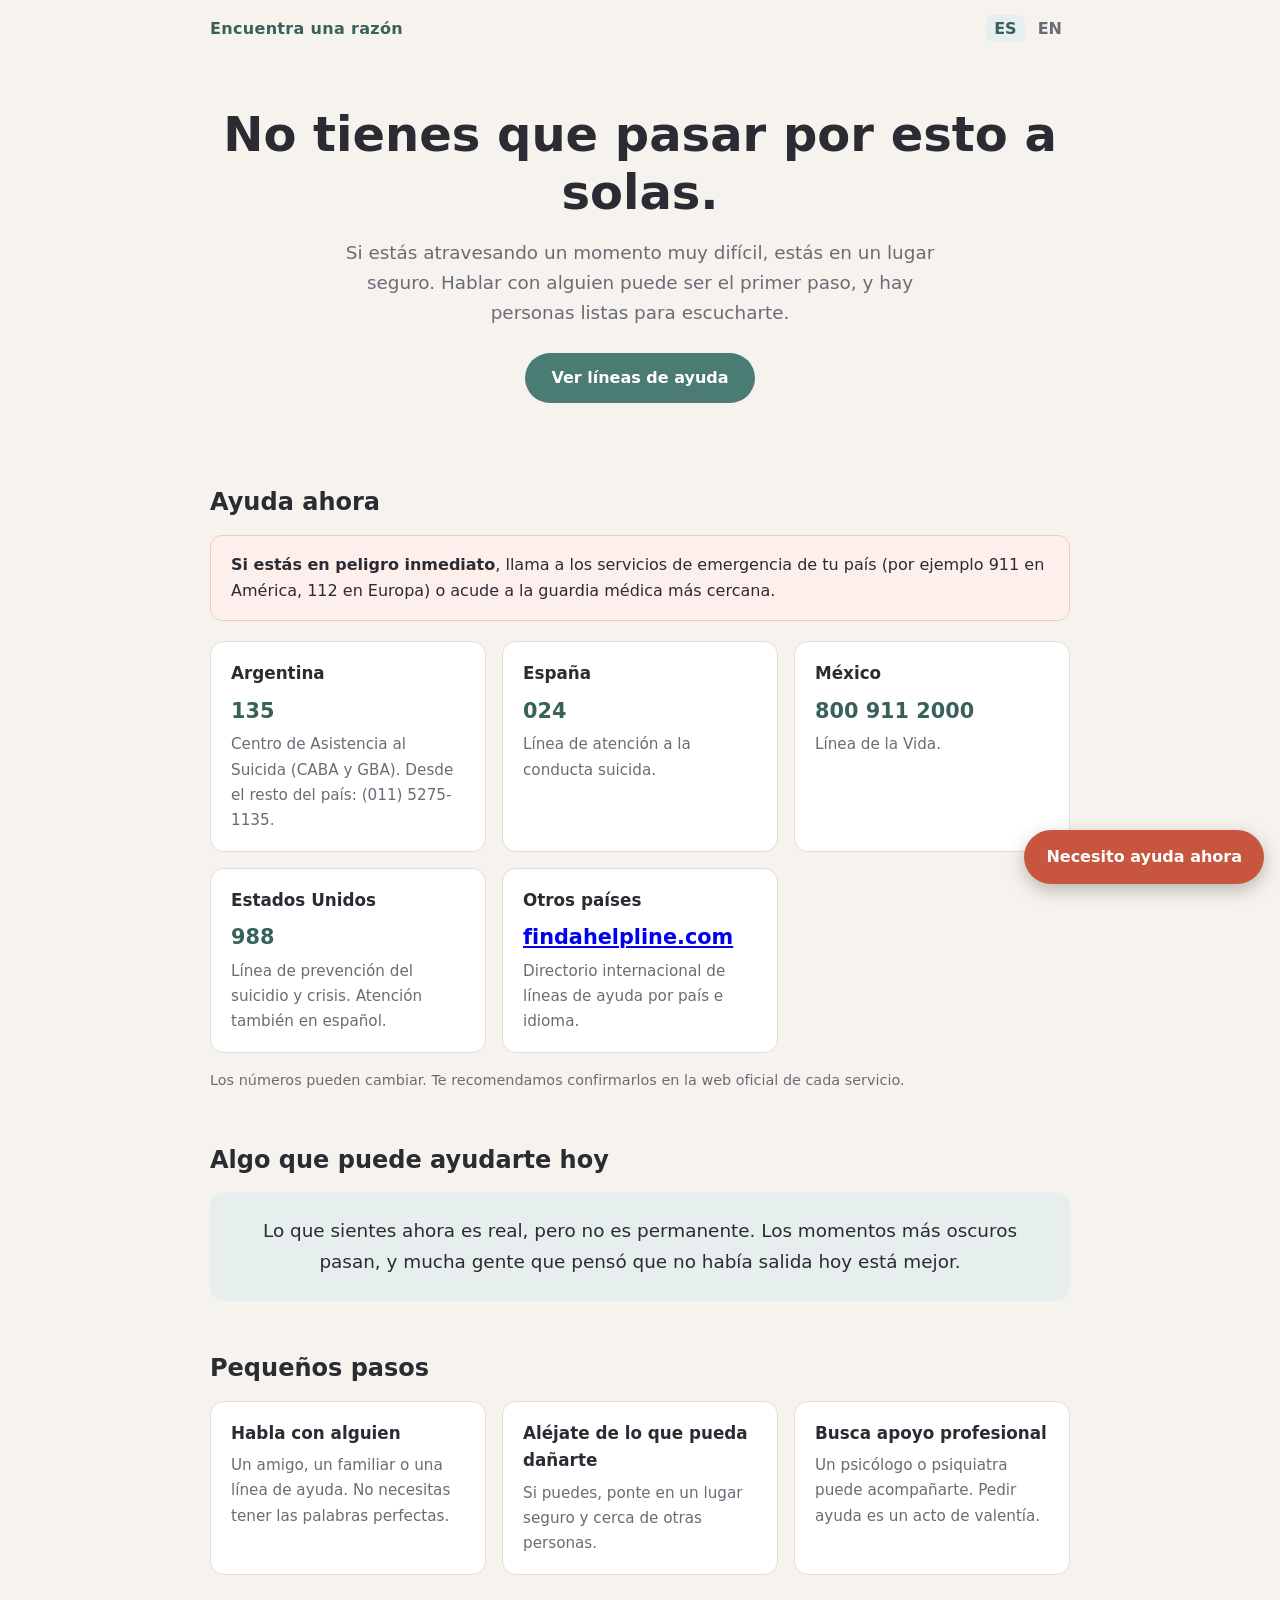
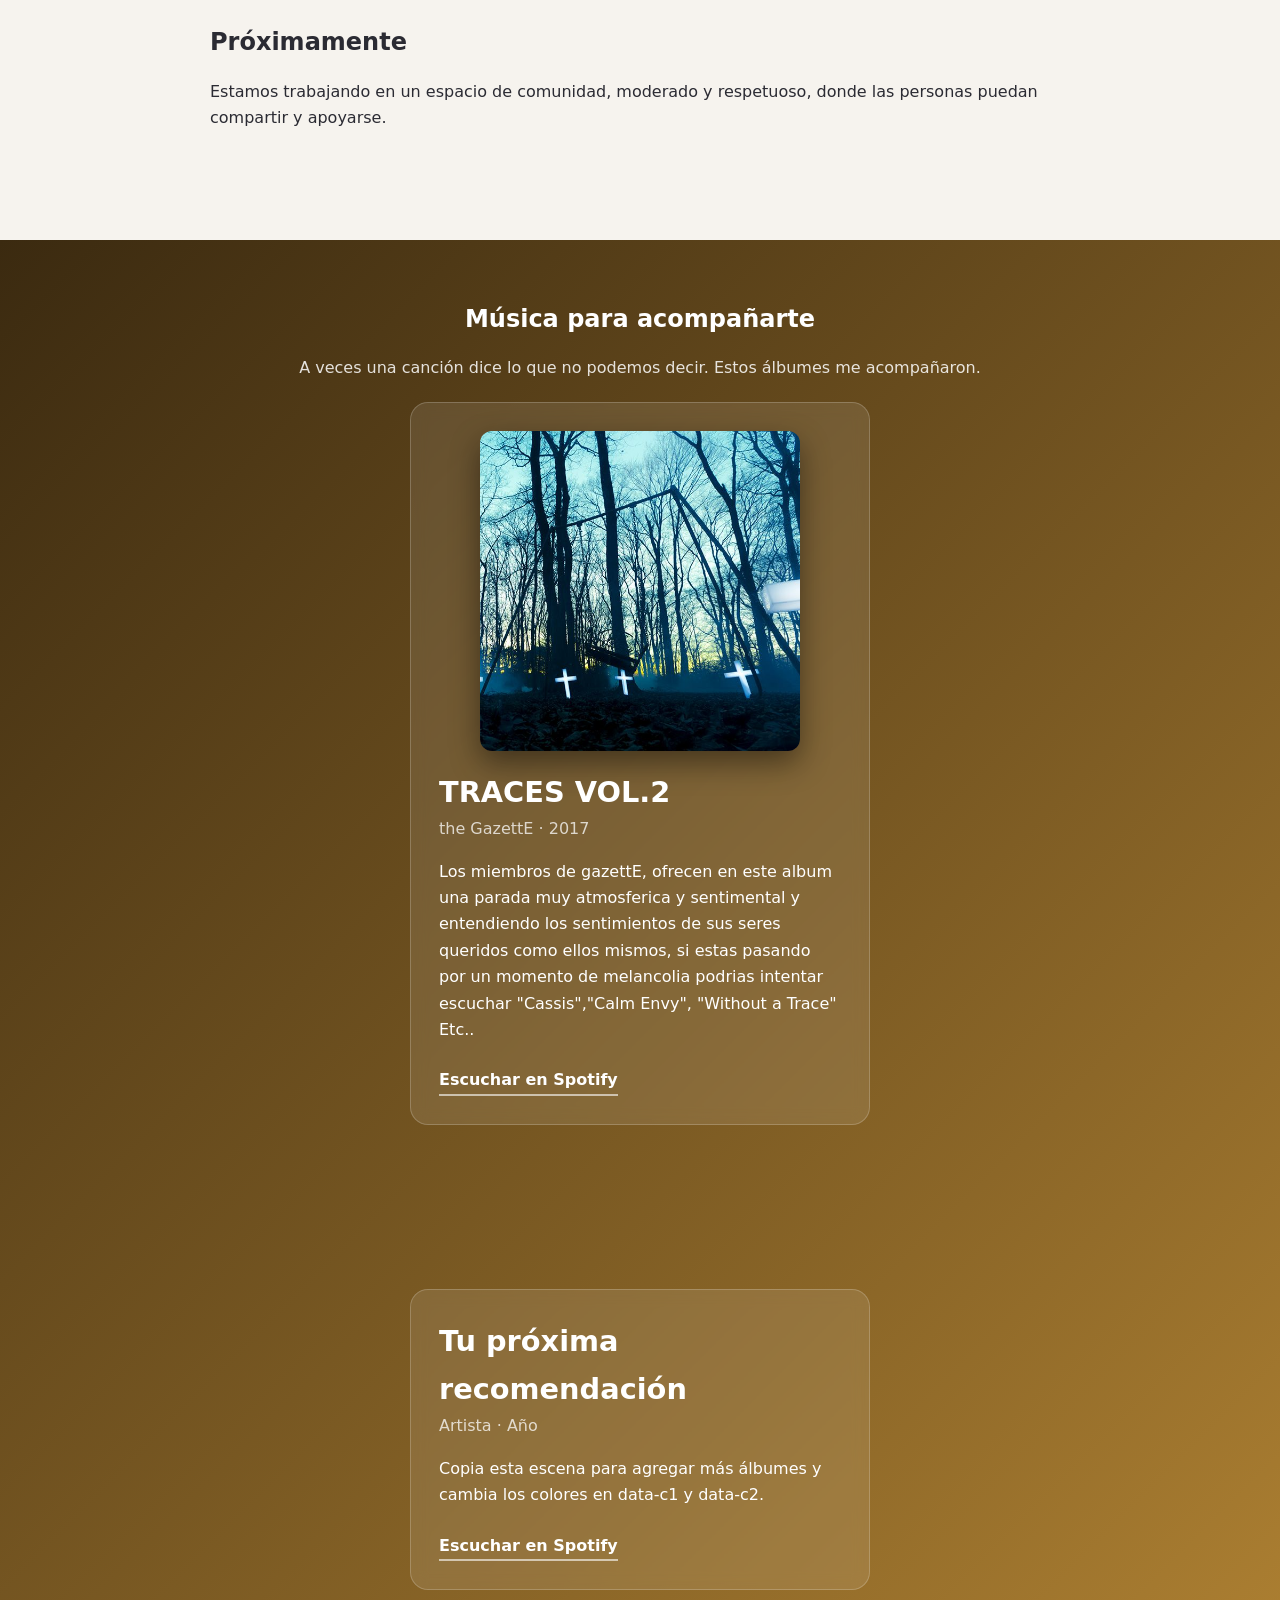
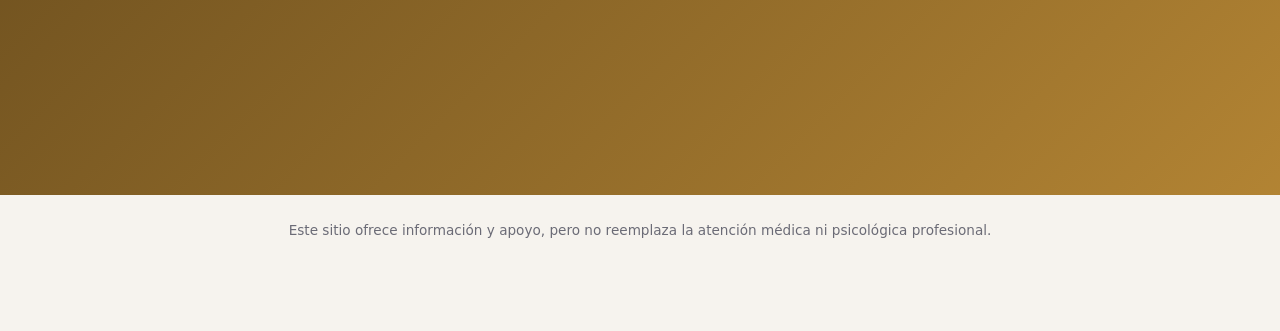
==== index.html @ a5d72fef "primera version" ====
<!DOCTYPE html>
<html lang="es">
<head>
    <meta charset="UTF-8">
    <meta name="viewport" content="width=device-width, initial-scale=1.0">
    <title>Encuentra una razón | Apoyo en momentos difíciles</title>
    <meta name="description" content="Si estás pasando por un momento difícil, no estás solo/a. Encuentra líneas de ayuda y apoyo en tu país.">
    <link rel="alternate" hreflang="en" href="en.html">
    <link rel="alternate" hreflang="es" href="index.html">
    <link rel="stylesheet" href="style.css">
</head>
<body>

    <header class="topbar">
        <span class="brand">Encuentra una razón</span>
        <nav class="lang" aria-label="Idioma">
            <a href="index.html" class="active" hreflang="es">ES</a>
            <a href="en.html" hreflang="en">EN</a>
        </nav>
    </header>

    <a href="#ayuda" class="help-fab">Necesito ayuda ahora</a>

    <section class="hero">
        <h1>No tienes que pasar por esto a solas.</h1>
        <p>Si estás atravesando un momento muy difícil, estás en un lugar seguro. Hablar con alguien puede ser el primer paso, y hay personas listas para escucharte.</p>
        <a href="#ayuda" class="btn">Ver líneas de ayuda</a>
    </section>

    <main>

        <section id="ayuda">
            <h2>Ayuda ahora</h2>
            <div class="emergency">
                <strong>Si estás en peligro inmediato</strong>, llama a los servicios de emergencia de tu país (por ejemplo 911 en América, 112 en Europa) o acude a la guardia médica más cercana.
            </div>

            <div class="grid">
                <div class="card">
                    <h3>Argentina</h3>
                    <div class="num">135</div>
                    <p>Centro de Asistencia al Suicida (CABA y GBA). Desde el resto del país: (011) 5275-1135.</p>
                </div>
                <div class="card">
                    <h3>España</h3>
                    <div class="num">024</div>
                    <p>Línea de atención a la conducta suicida.</p>
                </div>
                <div class="card">
                    <h3>México</h3>
                    <div class="num">800 911 2000</div>
                    <p>Línea de la Vida.</p>
                </div>
                <div class="card">
                    <h3>Estados Unidos</h3>
                    <div class="num">988</div>
                    <p>Línea de prevención del suicidio y crisis. Atención también en español.</p>
                </div>
                <div class="card">
                    <h3>Otros países</h3>
                    <div class="num"><a href="https://findahelpline.com" target="_blank" rel="noopener">findahelpline.com</a></div>
                    <p>Directorio internacional de líneas de ayuda por país e idioma.</p>
                </div>
            </div>

            <p class="note">Los números pueden cambiar. Te recomendamos confirmarlos en la web oficial de cada servicio.</p>
        </section>

        <section>
            <h2>Algo que puede ayudarte hoy</h2>
            <div class="quote">
                Lo que sientes ahora es real, pero no es permanente. Los momentos más oscuros pasan, y mucha gente que pensó que no había salida hoy está mejor.
            </div>
        </section>

        <section>
            <h2>Pequeños pasos</h2>
            <div class="grid">
                <div class="card">
                    <h3>Habla con alguien</h3>
                    <p>Un amigo, un familiar o una línea de ayuda. No necesitas tener las palabras perfectas.</p>
                </div>
                <div class="card">
                    <h3>Aléjate de lo que pueda dañarte</h3>
                    <p>Si puedes, ponte en un lugar seguro y cerca de otras personas.</p>
                </div>
                <div class="card">
                    <h3>Busca apoyo profesional</h3>
                    <p>Un psicólogo o psiquiatra puede acompañarte. Pedir ayuda es un acto de valentía.</p>
                </div>
            </div>
        </section>

        <section>
            <h2>Próximamente</h2>
            <p>Estamos trabajando en un espacio de comunidad, moderado y respetuoso, donde las personas puedan compartir y apoyarse.</p>
        </section>

    </main>

    <section class="music" id="musica">
        <div class="music-head">
            <h2>Música para acompañarte</h2>
            <p>A veces una canción dice lo que no podemos decir. Estos álbumes me acompañaron.</p>
        </div>

        <article class="scene" data-c1="#0b2238" data-c2="#1b6ca8">
            <div class="album-card">
                <img class="cover" src="traces.jpg" alt="Carátula del álbum TRACES VOL.2 de the GazettE" loading="lazy">
                <h3>TRACES VOL.2</h3>
                <span>the GazettE · 2017</span>
                <p>Los miembros de gazettE, ofrecen en este album una parada muy atmosferica y sentimental y entendiendo los sentimientos de sus seres queridos como ellos mismos, si estas pasando por un momento de melancolia podrias intentar escuchar "Cassis","Calm Envy", "Without a Trace" Etc.. </p>
                <a href="https://open.spotify.com/search/TRACES%20VOL.2%20the%20GazettE" target="_blank" rel="noopener">Escuchar en Spotify</a>
            </div>
        </article>

        <article class="scene" data-c1="#3b2a10" data-c2="#d09a3c">
            <div class="album-card">
                <h3>Tu próxima recomendación</h3>
                <span>Artista · Año</span>
                <p>Copia esta escena para agregar más álbumes y cambia los colores en data-c1 y data-c2.</p>
                <a href="https://open.spotify.com" target="_blank" rel="noopener">Escuchar en Spotify</a>
            </div>
        </article>
    </section>

    <footer>
        Este sitio ofrece información y apoyo, pero no reemplaza la atención médica ni psicológica profesional.
    </footer>

    <script>
      const music = document.querySelector('.music');
      const scenes = document.querySelectorAll('.scene');

      const observer = new IntersectionObserver((entries) => {
        entries.forEach((entry) => {
          if (entry.isIntersecting) {
            music.style.setProperty('--c1', entry.target.dataset.c1);
            music.style.setProperty('--c2', entry.target.dataset.c2);
            scenes.forEach((s) => s.classList.toggle('active', s === entry.target));
          }
        });
      }, { threshold: 0.6 });

      scenes.forEach((s) => observer.observe(s));
    </script>

</body>
</html>
---- style.css ----
:root {
  --bg: #f6f3ee;
  --card: #ffffff;
  --text: #2b2b33;
  --muted: #6b6b76;
  --accent: #4a7c74;
  --accent-dark: #386159;
  --help: #c8553d;
  --help-dark: #a84330;
  --border: #e3ded5;
}

* { box-sizing: border-box; }

html { scroll-behavior: smooth; }

body {
  margin: 0;
  font-family: "Segoe UI", system-ui, -apple-system, Roboto, Arial, sans-serif;
  background: var(--bg);
  color: var(--text);
  line-height: 1.65;
}

.topbar {
  display: flex;
  justify-content: space-between;
  align-items: center;
  max-width: 900px;
  margin: 0 auto;
  padding: 16px 20px;
}

.brand {
  font-weight: 700;
  letter-spacing: 0.02em;
  color: var(--accent-dark);
}

.lang a {
  text-decoration: none;
  color: var(--muted);
  font-weight: 600;
  padding: 4px 8px;
  border-radius: 6px;
}

.lang a.active,
.lang a:hover {
  color: var(--accent-dark);
  background: #e6efed;
}

.hero {
  max-width: 900px;
  margin: 0 auto;
  padding: 48px 20px 32px;
  text-align: center;
}

.hero h1 {
  font-size: clamp(1.9rem, 5vw, 3rem);
  line-height: 1.2;
  margin: 0 0 16px;
}

.hero p {
  font-size: 1.15rem;
  color: var(--muted);
  max-width: 620px;
  margin: 0 auto 24px;
}

.btn {
  display: inline-block;
  background: var(--accent);
  color: #fff;
  text-decoration: none;
  padding: 12px 26px;
  border-radius: 999px;
  font-weight: 600;
}

.btn:hover { background: var(--accent-dark); }

main {
  max-width: 900px;
  margin: 0 auto;
  padding: 0 20px 60px;
}

section { margin: 48px 0; }

h2 {
  font-size: 1.5rem;
  margin: 0 0 12px;
}

.emergency {
  background: #fdf0ec;
  border: 1px solid #f0c9bf;
  border-radius: 12px;
  padding: 16px 20px;
  margin-bottom: 20px;
}

.grid {
  display: grid;
  grid-template-columns: repeat(auto-fit, minmax(240px, 1fr));
  gap: 16px;
}

.card {
  background: var(--card);
  border: 1px solid var(--border);
  border-radius: 14px;
  padding: 18px 20px;
}

.card h3 { margin: 0 0 6px; font-size: 1.05rem; }
.card .num { font-size: 1.3rem; font-weight: 700; color: var(--accent-dark); }
.card p { margin: 4px 0 0; color: var(--muted); font-size: 0.95rem; }

.note {
  font-size: 0.9rem;
  color: var(--muted);
  margin-top: 16px;
}

.quote {
  background: #e6efed;
  border-radius: 14px;
  padding: 24px;
  font-size: 1.15rem;
  text-align: center;
}

.help-fab {
  position: fixed;
  right: 16px;
  bottom: 16px;
  background: var(--help);
  color: #fff;
  text-decoration: none;
  font-weight: 700;
  padding: 14px 22px;
  border-radius: 999px;
  box-shadow: 0 6px 18px rgba(0, 0, 0, 0.25);
  z-index: 10;
}

.help-fab:hover { background: var(--help-dark); }

footer {
  text-align: center;
  color: var(--muted);
  font-size: 0.85rem;
  padding: 24px 20px 90px;
}

/* ---------- Sección de música ---------- */

@property --c1 { syntax: "<color>"; inherits: true; initial-value: #0b2238; }
@property --c2 { syntax: "<color>"; inherits: true; initial-value: #1b6ca8; }

.music {
  --c1: #0b2238;
  --c2: #1b6ca8;
  margin: 0;
  background: linear-gradient(135deg, var(--c1), var(--c2), var(--c1));
  background-size: 250% 250%;
  animation: flow 14s ease-in-out infinite;
  transition: --c1 1.4s ease, --c2 1.4s ease;
  color: #fff;
  padding: 60px 20px 40px;
}

@keyframes flow {
  0%   { background-position: 0% 50%; }
  50%  { background-position: 100% 50%; }
  100% { background-position: 0% 50%; }
}

.music-head {
  max-width: 700px;
  margin: 0 auto 20px;
  text-align: center;
}

.music-head p { opacity: 0.85; }

.scene {
  min-height: 70vh;
  display: flex;
  align-items: center;
  justify-content: center;
}

.album-card {
  max-width: 460px;
  background: rgba(255, 255, 255, 0.1);
  backdrop-filter: blur(8px);
  border: 1px solid rgba(255, 255, 255, 0.2);
  border-radius: 18px;
  padding: 28px;
  opacity: 0.35;
  transform: translateY(30px) scale(0.97);
  transition: opacity 0.8s ease, transform 0.8s ease;
}

.scene.active .album-card {
  opacity: 1;
  transform: translateY(0) scale(1);
}

.album-card h3 { margin: 0; font-size: 1.8rem; }
.album-card span { display: block; opacity: 0.75; margin-bottom: 12px; }

.album-card a {
  display: inline-block;
  margin-top: 8px;
  color: #fff;
  font-weight: 600;
  border-bottom: 2px solid rgba(255, 255, 255, 0.6);
  text-decoration: none;
}

.cover {
  display: block;
  width: 100%;
  max-width: 320px;
  aspect-ratio: 1 / 1;
  object-fit: cover;
  margin: 0 auto 18px;
  border-radius: 12px;
  box-shadow: 0 12px 30px rgba(0, 0, 0, 0.45);
}

@media (prefers-reduced-motion: reduce) {
  .music { animation: none; }
  .album-card { transition: none; }
}
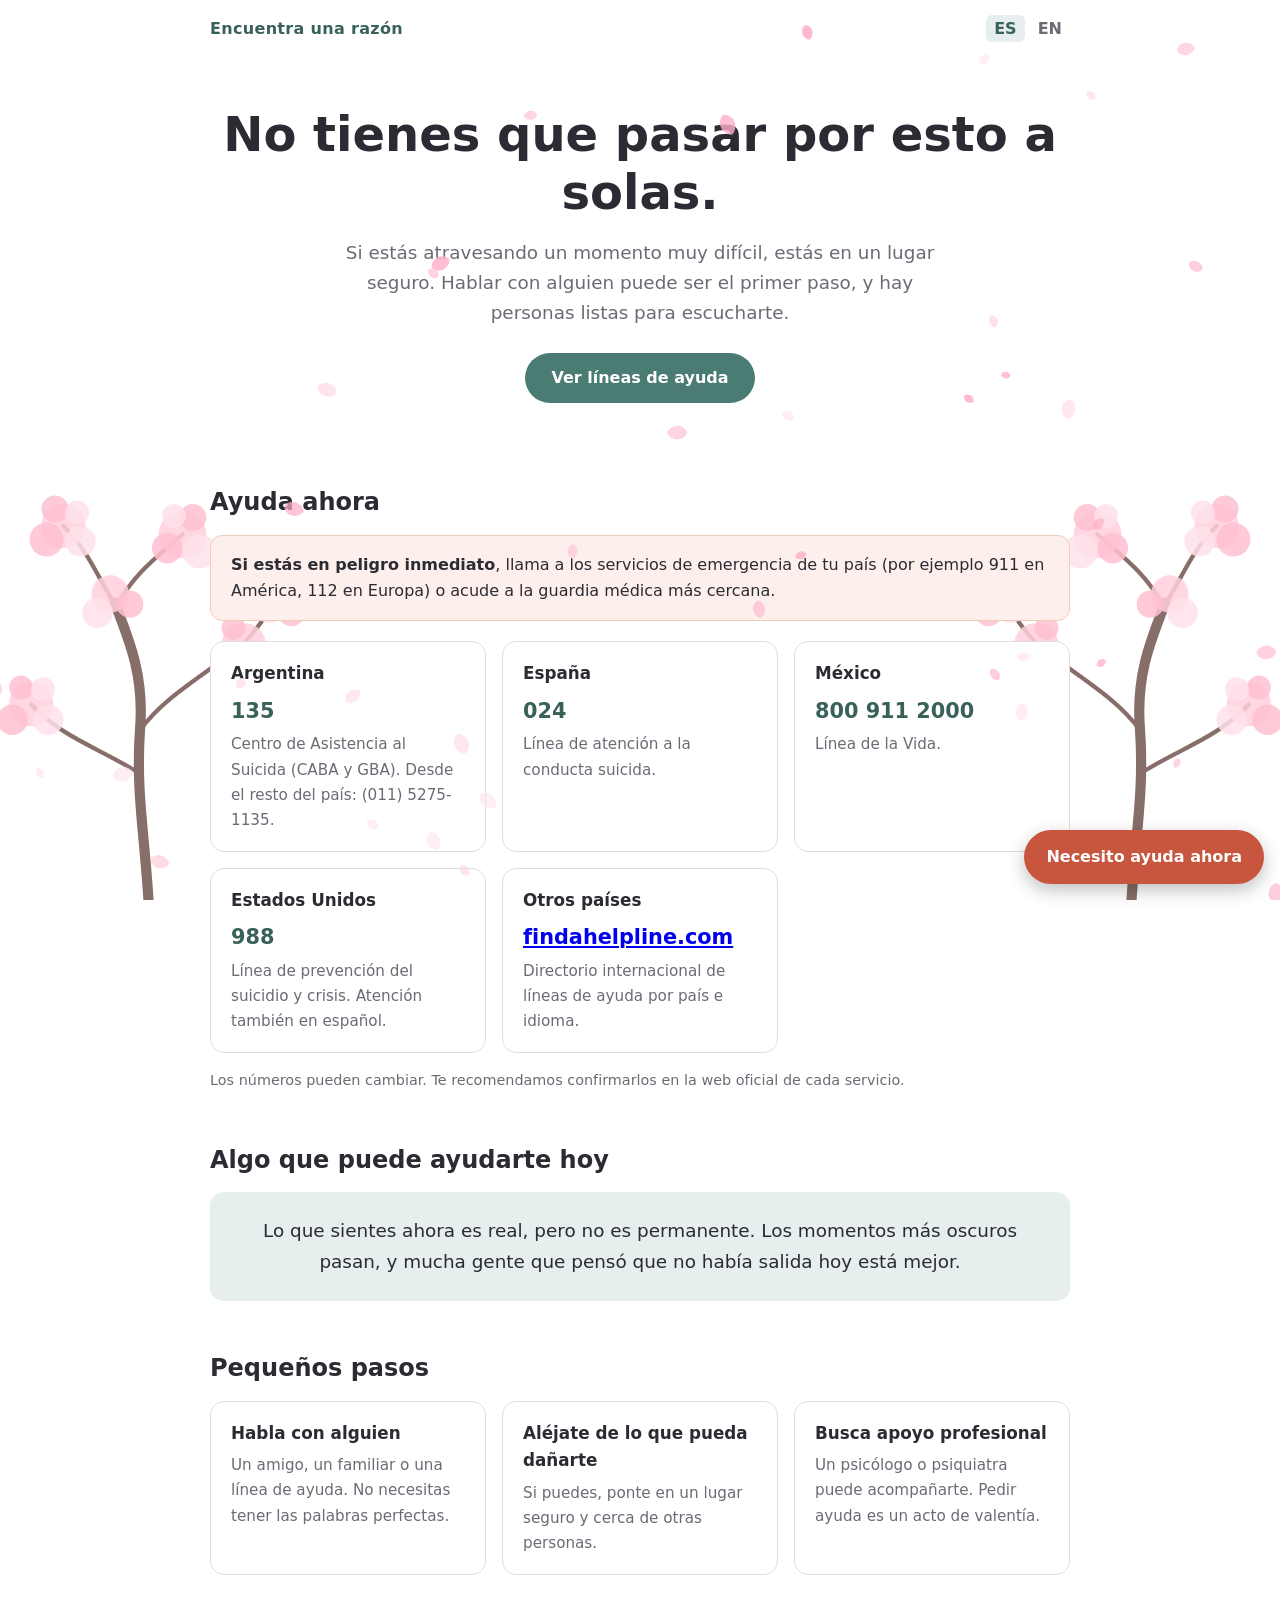
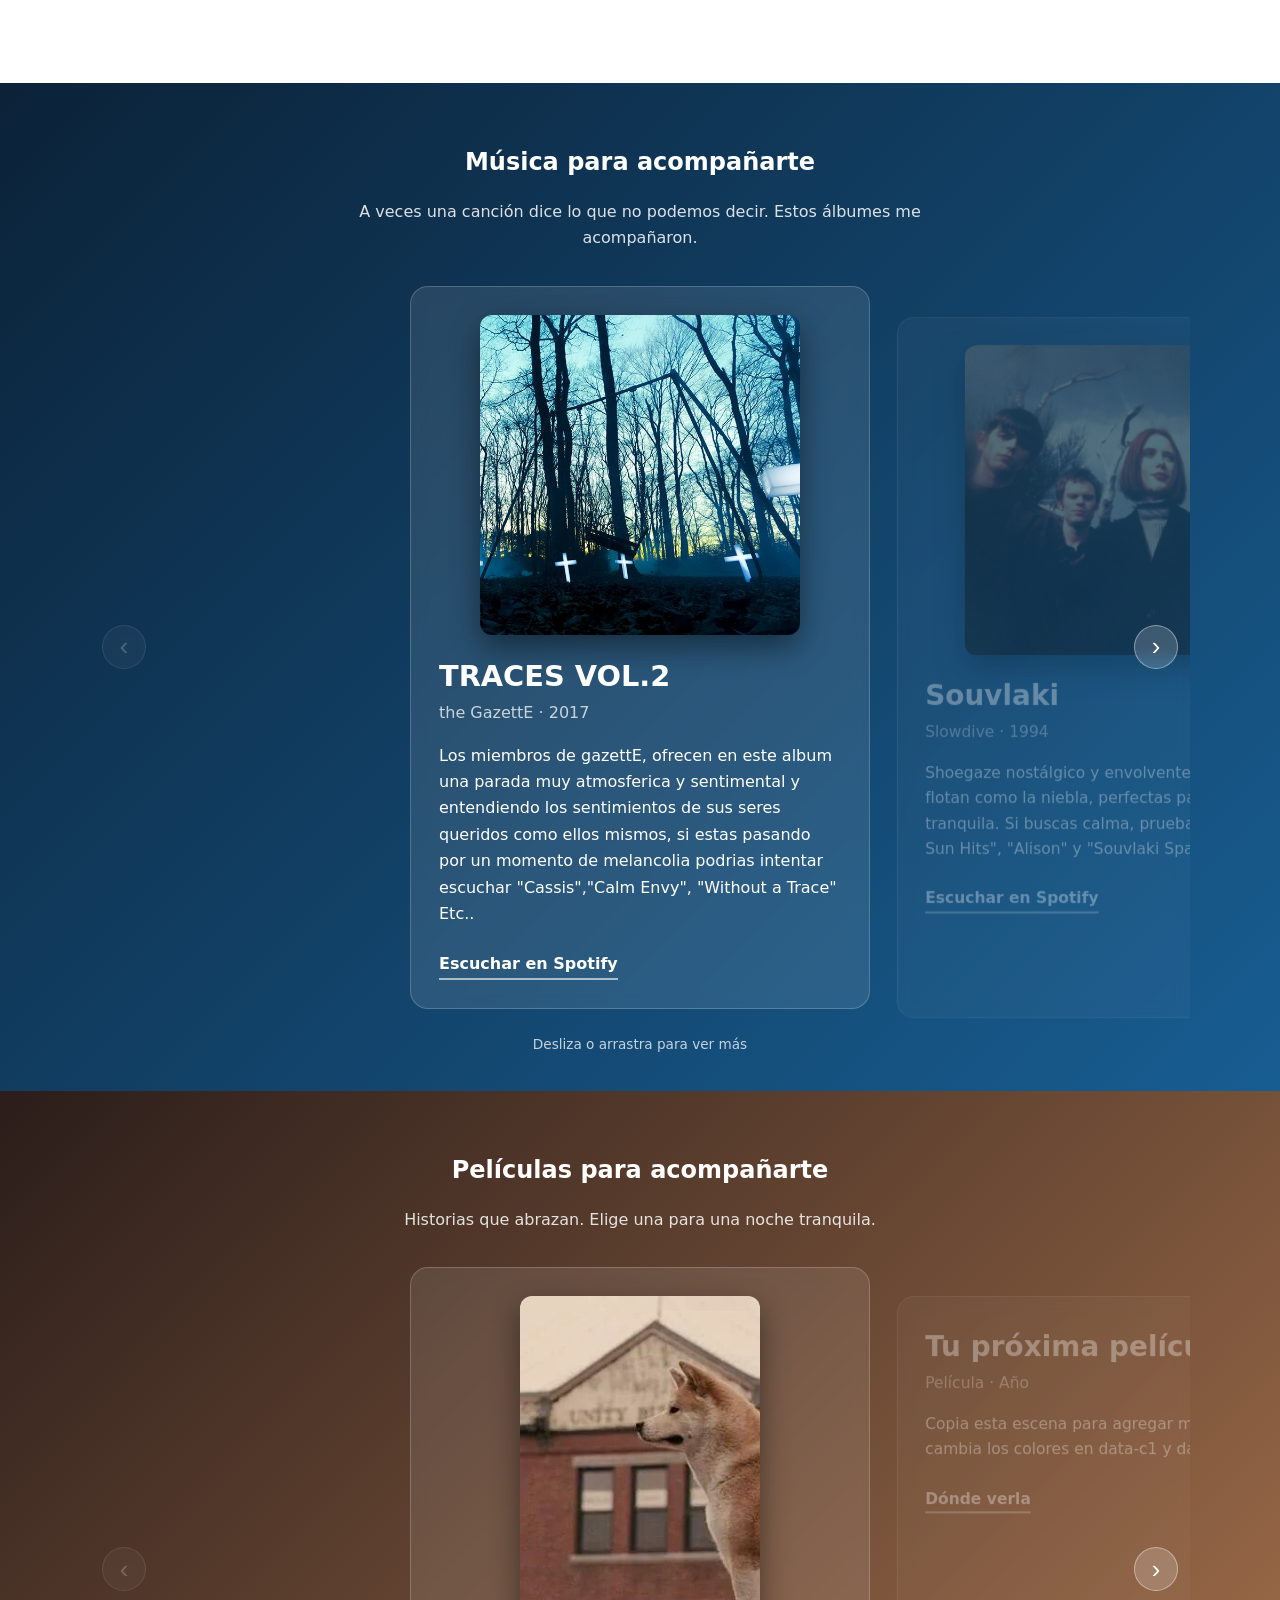
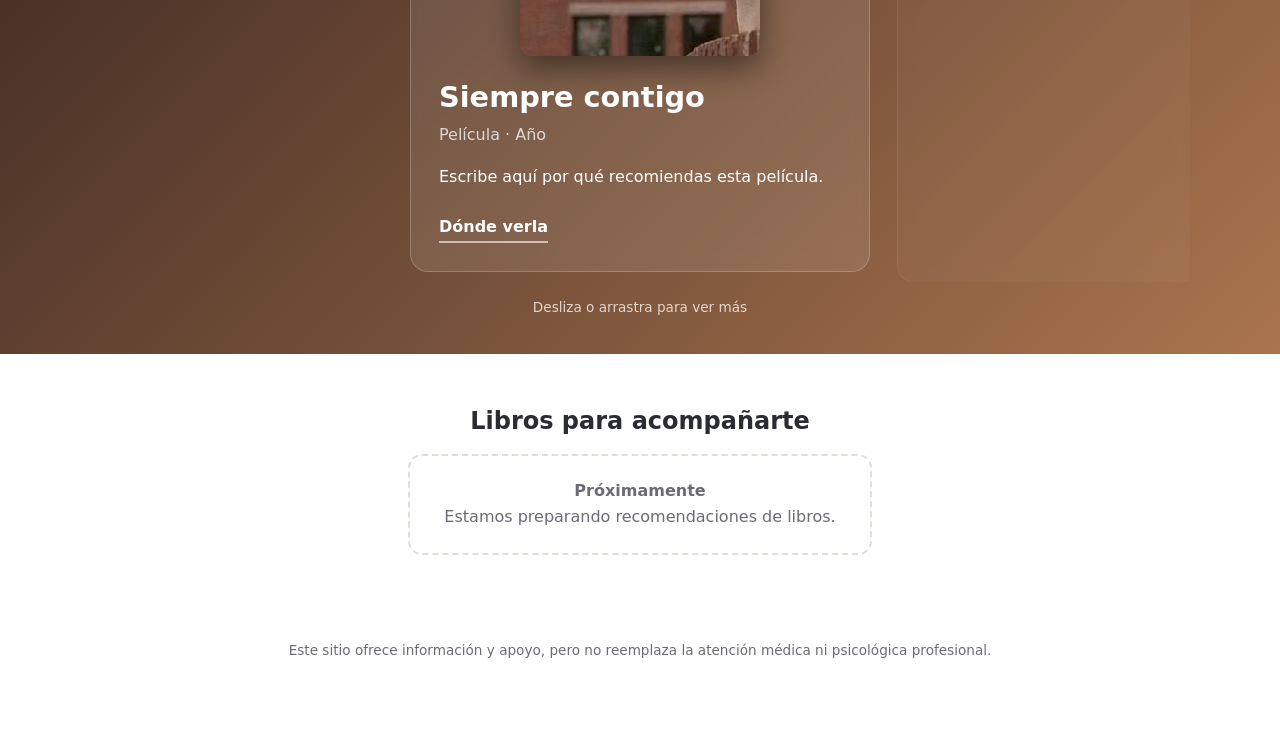
==== commit 6e39fa5a: "Update1" ====
--- a/index.html
+++ b/index.html
@@ -11,6 +11,58 @@
 </head>
 <body>
 
+    <!-- Fondo: pétalos y árboles de sakura -->
+    <canvas id="sakura" aria-hidden="true"></canvas>
+
+    <svg width="0" height="0" style="position:absolute" aria-hidden="true">
+        <defs>
+            <g id="sakura-tree">
+                <path class="trunk" d="M210 600 C205 520 195 470 200 400 C205 340 190 300 170 250"/>
+                <path class="trunk thin" d="M200 400 C230 360 270 340 320 300"/>
+                <path class="trunk thin" d="M198 450 C150 420 110 410 72 370"/>
+                <path class="trunk thin" d="M172 255 C150 220 140 190 110 160"/>
+                <path class="trunk thin" d="M172 255 C190 220 215 200 250 170"/>
+                <path class="trunk thin" d="M320 300 C340 280 350 260 370 240"/>
+                <g class="bloom">
+                    <circle class="b1" cx="110" cy="160" r="26"/>
+                    <circle class="b2" cx="90" cy="176" r="20"/>
+                    <circle class="b3" cx="130" cy="178" r="18"/>
+                    <circle class="b2" cx="100" cy="140" r="16"/>
+                    <circle class="b3" cx="126" cy="144" r="14"/>
+
+                    <circle class="b1" cx="250" cy="170" r="28"/>
+                    <circle class="b3" cx="270" cy="190" r="20"/>
+                    <circle class="b2" cx="232" cy="186" r="18"/>
+                    <circle class="b2" cx="262" cy="150" r="16"/>
+                    <circle class="b3" cx="240" cy="148" r="14"/>
+
+                    <circle class="b1" cx="366" cy="240" r="24"/>
+                    <circle class="b2" cx="378" cy="262" r="16"/>
+                    <circle class="b3" cx="352" cy="256" r="18"/>
+                    <circle class="b2" cx="374" cy="220" r="14"/>
+
+                    <circle class="b1" cx="322" cy="300" r="26"/>
+                    <circle class="b3" cx="300" cy="318" r="18"/>
+                    <circle class="b2" cx="340" cy="320" r="18"/>
+                    <circle class="b2" cx="310" cy="280" r="14"/>
+
+                    <circle class="b1" cx="72" cy="370" r="26"/>
+                    <circle class="b2" cx="50" cy="388" r="18"/>
+                    <circle class="b3" cx="92" cy="388" r="18"/>
+                    <circle class="b2" cx="60" cy="350" r="14"/>
+                    <circle class="b3" cx="86" cy="352" r="14"/>
+
+                    <circle class="b1" cx="165" cy="240" r="22"/>
+                    <circle class="b3" cx="150" cy="262" r="18"/>
+                    <circle class="b2" cx="188" cy="252" r="16"/>
+                </g>
+            </g>
+        </defs>
+    </svg>
+
+    <svg class="tree tree-left" viewBox="0 0 400 600" aria-hidden="true"><g class="sway"><use href="#sakura-tree"/></g></svg>
+    <svg class="tree tree-right" viewBox="0 0 400 600" aria-hidden="true"><g class="sway"><use href="#sakura-tree"/></g></svg>
+
     <header class="topbar">
         <span class="brand">Encuentra una razón</span>
         <nav class="lang" aria-label="Idioma">
@@ -91,37 +143,97 @@
             </div>
         </section>
 
-        <section>
-            <h2>Próximamente</h2>
-            <p>Estamos trabajando en un espacio de comunidad, moderado y respetuoso, donde las personas puedan compartir y apoyarse.</p>
-        </section>
-
     </main>
 
-    <section class="music" id="musica">
-        <div class="music-head">
+    <!-- ===== MÚSICA ===== -->
+    <section class="showcase music" id="musica">
+        <div class="showcase-head">
             <h2>Música para acompañarte</h2>
             <p>A veces una canción dice lo que no podemos decir. Estos álbumes me acompañaron.</p>
         </div>
 
-        <article class="scene" data-c1="#0b2238" data-c2="#1b6ca8">
-            <div class="album-card">
-                <img class="cover" src="traces.jpg" alt="Carátula del álbum TRACES VOL.2 de the GazettE" loading="lazy">
-                <h3>TRACES VOL.2</h3>
-                <span>the GazettE · 2017</span>
-                <p>Los miembros de gazettE, ofrecen en este album una parada muy atmosferica y sentimental y entendiendo los sentimientos de sus seres queridos como ellos mismos, si estas pasando por un momento de melancolia podrias intentar escuchar "Cassis","Calm Envy", "Without a Trace" Etc.. </p>
-                <a href="https://open.spotify.com/search/TRACES%20VOL.2%20the%20GazettE" target="_blank" rel="noopener">Escuchar en Spotify</a>
-            </div>
-        </article>
-
-        <article class="scene" data-c1="#3b2a10" data-c2="#d09a3c">
-            <div class="album-card">
-                <h3>Tu próxima recomendación</h3>
-                <span>Artista · Año</span>
-                <p>Copia esta escena para agregar más álbumes y cambia los colores en data-c1 y data-c2.</p>
-                <a href="https://open.spotify.com" target="_blank" rel="noopener">Escuchar en Spotify</a>
-            </div>
-        </article>
+        <div class="carousel">
+            <button class="arrow prev" type="button" aria-label="Anterior">&#8249;</button>
+            <div class="track" tabindex="0" aria-label="Álbumes recomendados">
+
+                <article class="slide" data-c1="#0b2238" data-c2="#1b6ca8">
+                    <div class="album-card">
+                        <img class="cover" src="traces.jpg" alt="Carátula del álbum TRACES VOL.2 de the GazettE" draggable="false" loading="lazy" onerror="this.style.display='none'">
+                        <h3>TRACES VOL.2</h3>
+                        <span>the GazettE · 2017</span>
+                        <p>Los miembros de gazettE, ofrecen en este album una parada muy atmosferica y sentimental y entendiendo los sentimientos de sus seres queridos como ellos mismos, si estas pasando por un momento de melancolia podrias intentar escuchar "Cassis","Calm Envy", "Without a Trace" Etc.. </p>
+                        <a href="https://open.spotify.com/search/TRACES%20VOL.2%20the%20GazettE" target="_blank" rel="noopener">Escuchar en Spotify</a>
+                    </div>
+                </article>
+
+                <article class="slide" data-c1="#2a1f33" data-c2="#b98aa8">
+                    <div class="album-card">
+                        <img class="cover" src="souvlaki.jpg" alt="Carátula del álbum Souvlaki de Slowdive" draggable="false" loading="lazy" onerror="this.style.display='none'">
+                        <h3>Souvlaki</h3>
+                        <span>Slowdive · 1994</span>
+                        <p>Shoegaze nostálgico y envolvente: guitarras que flotan como la niebla, perfectas para una noche tranquila. Si buscas calma, prueba "When the Sun Hits", "Alison" y "Souvlaki Space Station".</p>
+                        <a href="https://open.spotify.com/search/Souvlaki%20Slowdive" target="_blank" rel="noopener">Escuchar en Spotify</a>
+                    </div>
+                </article>
+
+                <article class="slide" data-c1="#3b2a10" data-c2="#d09a3c">
+                    <div class="album-card">
+                        <h3>Tu próxima recomendación</h3>
+                        <span>Artista · Año</span>
+                        <p>Copia esta escena para agregar más álbumes y cambia los colores en data-c1 y data-c2.</p>
+                        <a href="https://open.spotify.com" target="_blank" rel="noopener">Escuchar en Spotify</a>
+                    </div>
+                </article>
+
+            </div>
+            <button class="arrow next" type="button" aria-label="Siguiente">&#8250;</button>
+        </div>
+        <p class="hint">Desliza o arrastra para ver más</p>
+    </section>
+
+    <!-- ===== PELÍCULAS ===== -->
+    <section class="showcase movies" id="peliculas">
+        <div class="showcase-head">
+            <h2>Películas para acompañarte</h2>
+            <p>Historias que abrazan. Elige una para una noche tranquila.</p>
+        </div>
+
+        <div class="carousel">
+            <button class="arrow prev" type="button" aria-label="Anterior">&#8249;</button>
+            <div class="track" tabindex="0" aria-label="Películas recomendadas">
+
+                <article class="slide" data-c1="#2b1d1a" data-c2="#c98a5b">
+                    <div class="album-card">
+                        <img class="cover poster" src="siempre-contigo.jpg" alt="Póster de la película Siempre contigo" draggable="false" loading="lazy" onerror="this.style.display='none'">
+                        <h3>Siempre contigo</h3>
+                        <span>Película · Año</span>
+                        <p>Escribe aquí por qué recomiendas esta película.</p>
+                        <a href="https://www.google.com/search?q=Siempre+contigo+pel%C3%ADcula+d%C3%B3nde+ver" target="_blank" rel="noopener">Dónde verla</a>
+                    </div>
+                </article>
+
+                <article class="slide" data-c1="#1d2b2a" data-c2="#5fa39a">
+                    <div class="album-card">
+                        <h3>Tu próxima película</h3>
+                        <span>Película · Año</span>
+                        <p>Copia esta escena para agregar más películas y cambia los colores en data-c1 y data-c2.</p>
+                        <a href="https://www.google.com/search?q=pel%C3%ADculas+reconfortantes" target="_blank" rel="noopener">Dónde verla</a>
+                    </div>
+                </article>
+
+            </div>
+            <button class="arrow next" type="button" aria-label="Siguiente">&#8250;</button>
+        </div>
+        <p class="hint">Desliza o arrastra para ver más</p>
+    </section>
+
+    <!-- ===== LIBROS ===== -->
+    <section class="books" id="libros">
+        <h2>Libros para acompañarte</h2>
+        <div class="soon">
+            <strong>Próximamente</strong><br>
+            Estamos preparando recomendaciones de libros.
+        </div>
     </section>
 
     <footer>
@@ -129,20 +241,170 @@
     </footer>
 
     <script>
-      const music = document.querySelector('.music');
-      const scenes = document.querySelectorAll('.scene');
-
-      const observer = new IntersectionObserver((entries) => {
-        entries.forEach((entry) => {
-          if (entry.isIntersecting) {
-            music.style.setProperty('--c1', entry.target.dataset.c1);
-            music.style.setProperty('--c2', entry.target.dataset.c2);
-            scenes.forEach((s) => s.classList.toggle('active', s === entry.target));
-          }
+    /* ---------- Pétalos de sakura ---------- */
+    (function () {
+      var canvas = document.getElementById('sakura');
+      if (!canvas) return;
+      if (window.matchMedia('(prefers-reduced-motion: reduce)').matches) {
+        canvas.style.display = 'none';
+        return;
+      }
+      var ctx = canvas.getContext('2d');
+      var colors = ['#ffd6e0', '#ffc2d4', '#ffb0c8', '#ffe3ea'];
+      var w = 0, h = 0, petals = [];
+
+      function newPetal(randomY) {
+        return {
+          x: Math.random() * w,
+          y: randomY ? Math.random() * h : -20,
+          size: 5 + Math.random() * 6,
+          speed: 0.4 + Math.random() * 0.9,
+          sway: 0.3 + Math.random() * 0.9,
+          phase: Math.random() * Math.PI * 2,
+          rot: Math.random() * Math.PI * 2,
+          rotSpeed: (Math.random() - 0.5) * 0.03,
+          alpha: 0.55 + Math.random() * 0.35,
+          color: colors[Math.floor(Math.random() * colors.length)]
+        };
+      }
+
+      function resize() {
+        var dpr = window.devicePixelRatio || 1;
+        w = window.innerWidth;
+        h = window.innerHeight;
+        canvas.width = w * dpr;
+        canvas.height = h * dpr;
+        canvas.style.width = w + 'px';
+        canvas.style.height = h + 'px';
+        ctx.setTransform(dpr, 0, 0, dpr, 0, 0);
+        var count = Math.round(Math.min(45, Math.max(16, w / 32)));
+        while (petals.length < count) petals.push(newPetal(true));
+        petals.length = count;
+      }
+
+      function draw() {
+        ctx.clearRect(0, 0, w, h);
+        petals.forEach(function (p) {
+          p.y += p.speed;
+          p.phase += 0.012;
+          p.x += Math.sin(p.phase) * p.sway + 0.25;
+          p.rot += p.rotSpeed;
+          if (p.y > h + 20) { p.y = -20; p.x = Math.random() * w; }
+          if (p.x > w + 30) p.x = -20;
+          if (p.x < -30) p.x = w + 20;
+
+          var s = p.size;
+          ctx.save();
+          ctx.translate(p.x, p.y);
+          ctx.rotate(p.rot);
+          ctx.globalAlpha = p.alpha;
+          ctx.fillStyle = p.color;
+          ctx.beginPath();
+          ctx.moveTo(0, -s);
+          ctx.bezierCurveTo(s, -s * 0.6, s * 0.8, s * 0.7, 0, s);
+          ctx.bezierCurveTo(-s * 0.8, s * 0.7, -s, -s * 0.6, 0, -s);
+          ctx.fill();
+          ctx.restore();
         });
-      }, { threshold: 0.6 });
-
-      scenes.forEach((s) => observer.observe(s));
+        requestAnimationFrame(draw);
+      }
+
+      window.addEventListener('resize', resize);
+      resize();
+      draw();
+    })();
+
+    /* ---------- Carruseles (música y películas) ---------- */
+    document.querySelectorAll('.showcase').forEach(function (section) {
+      var track = section.querySelector('.track');
+      var slides = Array.prototype.slice.call(section.querySelectorAll('.slide'));
+      var prev = section.querySelector('.prev');
+      var next = section.querySelector('.next');
+      if (!track || !slides.length) return;
+
+      var current = null;
+      var ticking = false;
+
+      function nearest() {
+        var center = track.scrollLeft + track.clientWidth / 2;
+        var best = slides[0], bestDist = Infinity;
+        slides.forEach(function (s) {
+          var d = Math.abs(s.offsetLeft + s.offsetWidth / 2 - center);
+          if (d < bestDist) { bestDist = d; best = s; }
+        });
+        return best;
+      }
+
+      function setActive(slide) {
+        section.style.setProperty('--c1', slide.dataset.c1);
+        section.style.setProperty('--c2', slide.dataset.c2);
+        slides.forEach(function (s) { s.classList.toggle('active', s === slide); });
+      }
+
+      function update() {
+        var best = nearest();
+        if (best !== current) { current = best; setActive(best); }
+        prev.disabled = track.scrollLeft < 8;
+        next.disabled = track.scrollLeft + track.clientWidth >= track.scrollWidth - 8;
+      }
+
+      function step() {
+        var gap = parseFloat(getComputedStyle(track).columnGap) || 0;
+        return slides[0].getBoundingClientRect().width + gap;
+      }
+
+      track.addEventListener('scroll', function () {
+        if (ticking) return;
+        ticking = true;
+        requestAnimationFrame(function () { ticking = false; update(); });
+      });
+      window.addEventListener('resize', update);
+
+      prev.addEventListener('click', function () { track.scrollBy({ left: -step(), behavior: 'smooth' }); });
+      next.addEventListener('click', function () { track.scrollBy({ left: step(), behavior: 'smooth' }); });
+
+      /* Arrastrar con el mouse */
+      var down = false, moved = false, startX = 0, startScroll = 0;
+
+      track.addEventListener('pointerdown', function (e) {
+        if (e.pointerType !== 'mouse' || e.button !== 0) return;
+        down = true;
+        moved = false;
+        startX = e.clientX;
+        startScroll = track.scrollLeft;
+      });
+
+      window.addEventListener('pointermove', function (e) {
+        if (!down) return;
+        var dx = e.clientX - startX;
+        if (!moved && Math.abs(dx) > 5) {
+          moved = true;
+          track.classList.add('dragging');
+        }
+        if (moved) track.scrollLeft = startScroll - dx;
+      });
+
+      window.addEventListener('pointerup', function () {
+        if (!down) return;
+        down = false;
+        if (moved) {
+          track.classList.remove('dragging');
+          var best = nearest();
+          track.scrollTo({
+            left: best.offsetLeft + best.offsetWidth / 2 - track.clientWidth / 2,
+            behavior: 'smooth'
+          });
+        }
+      });
+
+      track.addEventListener('click', function (e) {
+        if (moved) { e.preventDefault(); e.stopPropagation(); moved = false; }
+      }, true);
+
+      track.addEventListener('dragstart', function (e) { e.preventDefault(); });
+
+      update();
+    });
     </script>
 
 </body>
--- a/style.css
+++ b/style.css
@@ -1,5 +1,5 @@
 :root {
-  --bg: #f6f3ee;
+  --bg: #ffffff;
   --card: #ffffff;
   --text: #2b2b33;
   --muted: #6b6b76;
@@ -22,6 +22,12 @@
   line-height: 1.65;
 }
 
+/* Todo el contenido por encima de los árboles de fondo */
+header, .hero, main, footer, .showcase, .books {
+  position: relative;
+  z-index: 1;
+}
+
 .topbar {
   display: flex;
   justify-content: space-between;
@@ -158,12 +164,67 @@
   padding: 24px 20px 90px;
 }
 
-/* ---------- Sección de música ---------- */
+/* ---------- Fondo de sakuras ---------- */
+
+#sakura {
+  position: fixed;
+  inset: 0;
+  z-index: 5;
+  pointer-events: none;
+}
+
+.tree {
+  position: fixed;
+  bottom: 0;
+  width: min(34vw, 340px);
+  aspect-ratio: 2 / 3;
+  height: auto;
+  z-index: 0;
+  pointer-events: none;
+  opacity: 0.8;
+}
+
+.tree-left { left: -30px; }
+.tree-right { right: -30px; transform: scaleX(-1); }
+
+.sway {
+  transform-box: view-box;
+  transform-origin: 52% 100%;
+  animation: sway 7s ease-in-out infinite;
+}
+
+.tree-right .sway { animation-delay: -3s; }
+
+@keyframes sway {
+  0%, 100% { transform: rotate(-1.4deg); }
+  50%      { transform: rotate(1.4deg); }
+}
+
+.trunk {
+  fill: none;
+  stroke: #6b4a44;
+  stroke-width: 12;
+  stroke-linecap: round;
+}
+
+.trunk.thin { stroke-width: 5; }
+
+.b1 { fill: #ffc4d3; }
+.b2 { fill: #ffb0c6; }
+.b3 { fill: #ffdbe5; }
+
+.bloom circle { opacity: 0.85; }
+
+@media (max-width: 700px) {
+  .tree { width: 46vw; opacity: 0.45; }
+}
+
+/* ---------- Carruseles (música y películas) ---------- */
 
 @property --c1 { syntax: "<color>"; inherits: true; initial-value: #0b2238; }
 @property --c2 { syntax: "<color>"; inherits: true; initial-value: #1b6ca8; }
 
-.music {
+.showcase {
   --c1: #0b2238;
   --c2: #1b6ca8;
   margin: 0;
@@ -172,7 +233,12 @@
   animation: flow 14s ease-in-out infinite;
   transition: --c1 1.4s ease, --c2 1.4s ease;
   color: #fff;
-  padding: 60px 20px 40px;
+  padding: 60px 0 36px;
+}
+
+.showcase.movies {
+  --c1: #2b1d1a;
+  --c2: #c98a5b;
 }
 
 @keyframes flow {
@@ -181,36 +247,64 @@
   100% { background-position: 0% 50%; }
 }
 
-.music-head {
+.showcase-head {
   max-width: 700px;
-  margin: 0 auto 20px;
-  text-align: center;
-}
-
-.music-head p { opacity: 0.85; }
-
-.scene {
-  min-height: 70vh;
+  margin: 0 auto 24px;
+  padding: 0 20px;
+  text-align: center;
+}
+
+.showcase-head p { opacity: 0.85; }
+
+.carousel {
+  position: relative;
+  max-width: 1100px;
+  margin: 0 auto;
+}
+
+.track {
+  position: relative;
   display: flex;
-  align-items: center;
-  justify-content: center;
+  gap: 20px;
+  overflow-x: auto;
+  scroll-snap-type: x mandatory;
+  scroll-behavior: smooth;
+  padding: 10px calc(50% - min(230px, 42vw));
+  scrollbar-width: none;
+  cursor: grab;
+  -webkit-overflow-scrolling: touch;
+}
+
+.track::-webkit-scrollbar { display: none; }
+
+.track.dragging {
+  scroll-snap-type: none;
+  scroll-behavior: auto;
+  cursor: grabbing;
+  user-select: none;
+}
+
+.slide {
+  flex: 0 0 min(460px, 84vw);
+  scroll-snap-align: center;
+  display: flex;
 }
 
 .album-card {
-  max-width: 460px;
+  flex: 1;
   background: rgba(255, 255, 255, 0.1);
   backdrop-filter: blur(8px);
   border: 1px solid rgba(255, 255, 255, 0.2);
   border-radius: 18px;
   padding: 28px;
   opacity: 0.35;
-  transform: translateY(30px) scale(0.97);
+  transform: translateY(20px) scale(0.97);
   transition: opacity 0.8s ease, transform 0.8s ease;
 }
 
-.scene.active .album-card {
+.slide.active .album-card {
   opacity: 1;
-  transform: translateY(0) scale(1);
+  transform: none;
 }
 
 .album-card h3 { margin: 0; font-size: 1.8rem; }
@@ -234,9 +328,68 @@
   margin: 0 auto 18px;
   border-radius: 12px;
   box-shadow: 0 12px 30px rgba(0, 0, 0, 0.45);
-}
+  -webkit-user-drag: none;
+  user-select: none;
+}
+
+.cover.poster {
+  max-width: 240px;
+  aspect-ratio: 2 / 3;
+}
+
+.arrow {
+  position: absolute;
+  top: 50%;
+  transform: translateY(-50%);
+  z-index: 3;
+  width: 44px;
+  height: 44px;
+  border-radius: 50%;
+  border: 1px solid rgba(255, 255, 255, 0.4);
+  background: rgba(255, 255, 255, 0.18);
+  backdrop-filter: blur(6px);
+  color: #fff;
+  font-size: 1.6rem;
+  line-height: 1;
+  cursor: pointer;
+}
+
+.arrow:hover { background: rgba(255, 255, 255, 0.32); }
+.arrow:focus-visible { outline: 2px solid #fff; outline-offset: 2px; }
+.arrow:disabled { opacity: 0.25; cursor: default; }
+.arrow.prev { left: 12px; }
+.arrow.next { right: 12px; }
+
+.hint {
+  text-align: center;
+  font-size: 0.85rem;
+  opacity: 0.75;
+  margin: 14px 0 0;
+}
+
+/* ---------- Libros ---------- */
+
+.books {
+  max-width: 900px;
+  margin: 0 auto;
+  padding: 48px 20px 60px;
+  text-align: center;
+}
+
+.soon {
+  display: inline-block;
+  border: 2px dashed var(--border);
+  border-radius: 14px;
+  padding: 22px 34px;
+  color: var(--muted);
+  background: rgba(255, 255, 255, 0.75);
+}
+
+/* ---------- Accesibilidad ---------- */
 
 @media (prefers-reduced-motion: reduce) {
-  .music { animation: none; }
+  .showcase { animation: none; }
+  .sway { animation: none; }
   .album-card { transition: none; }
+  .track { scroll-behavior: auto; }
 }
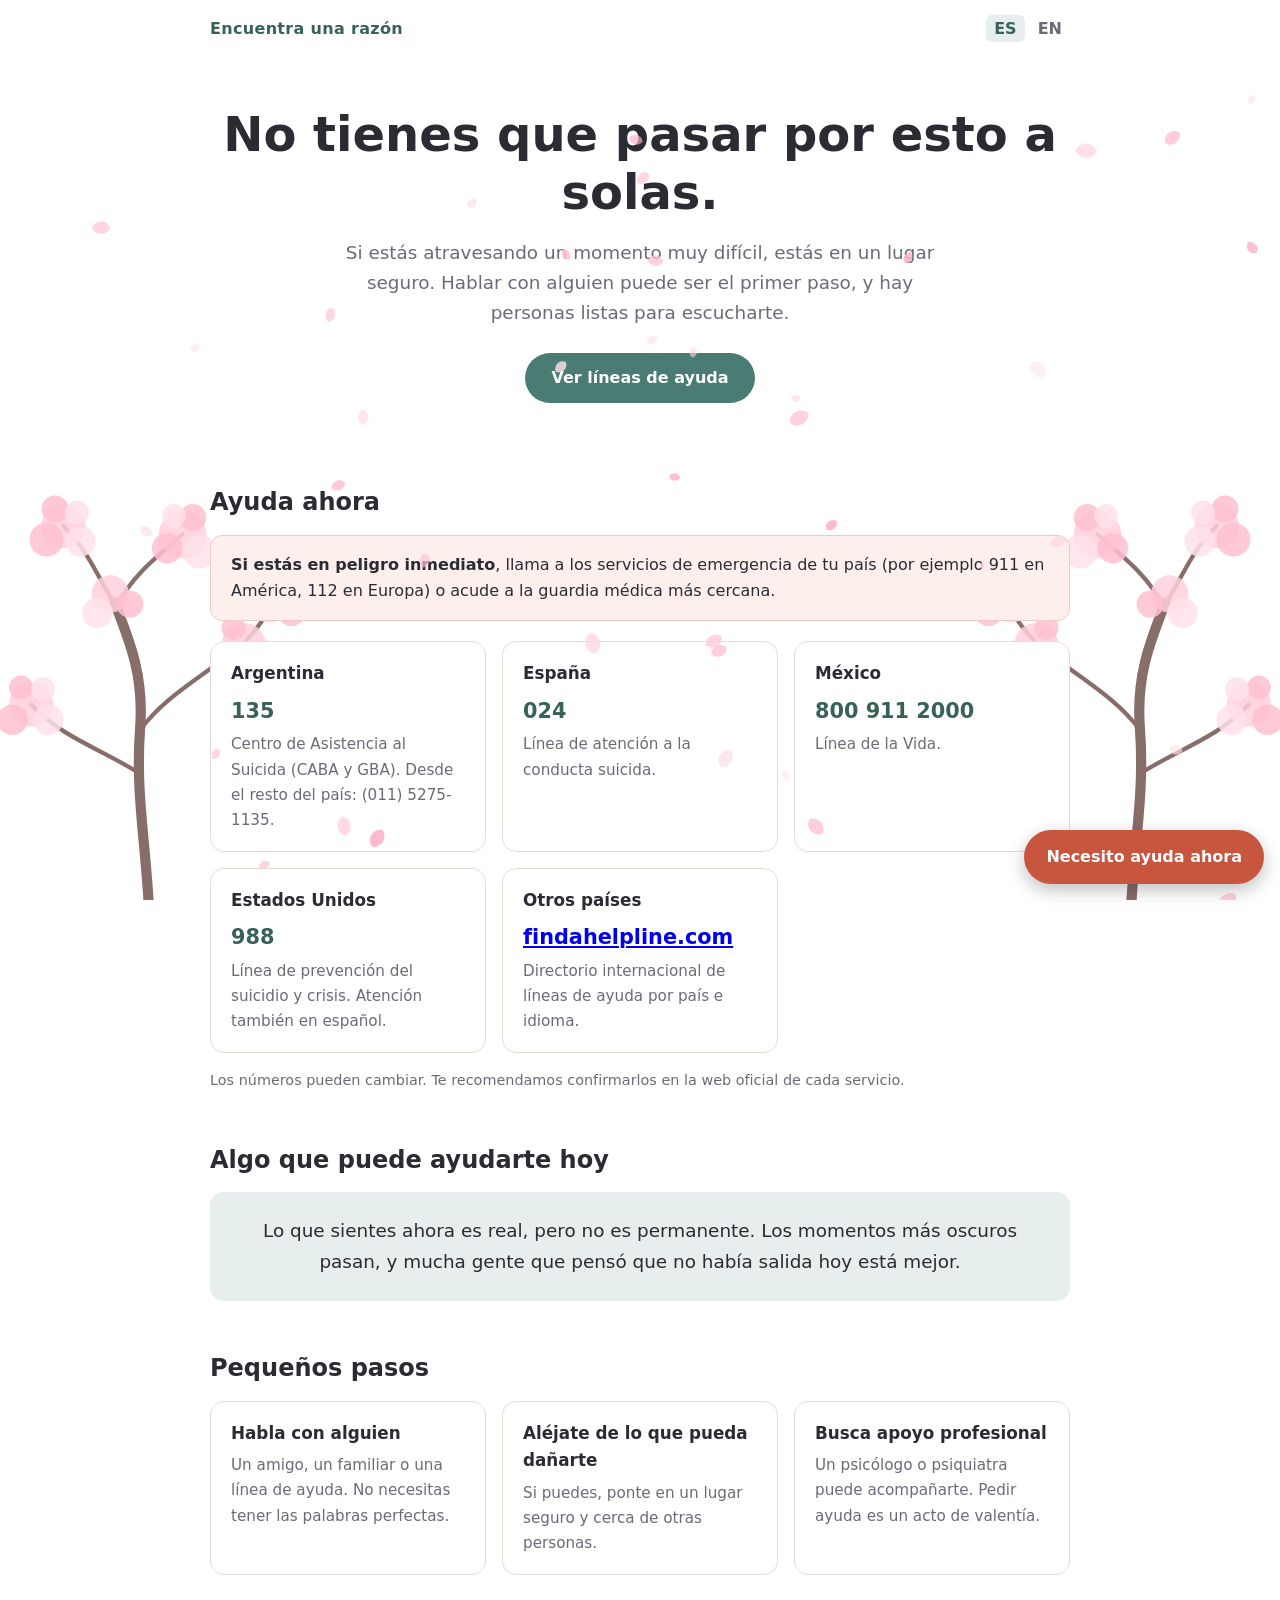
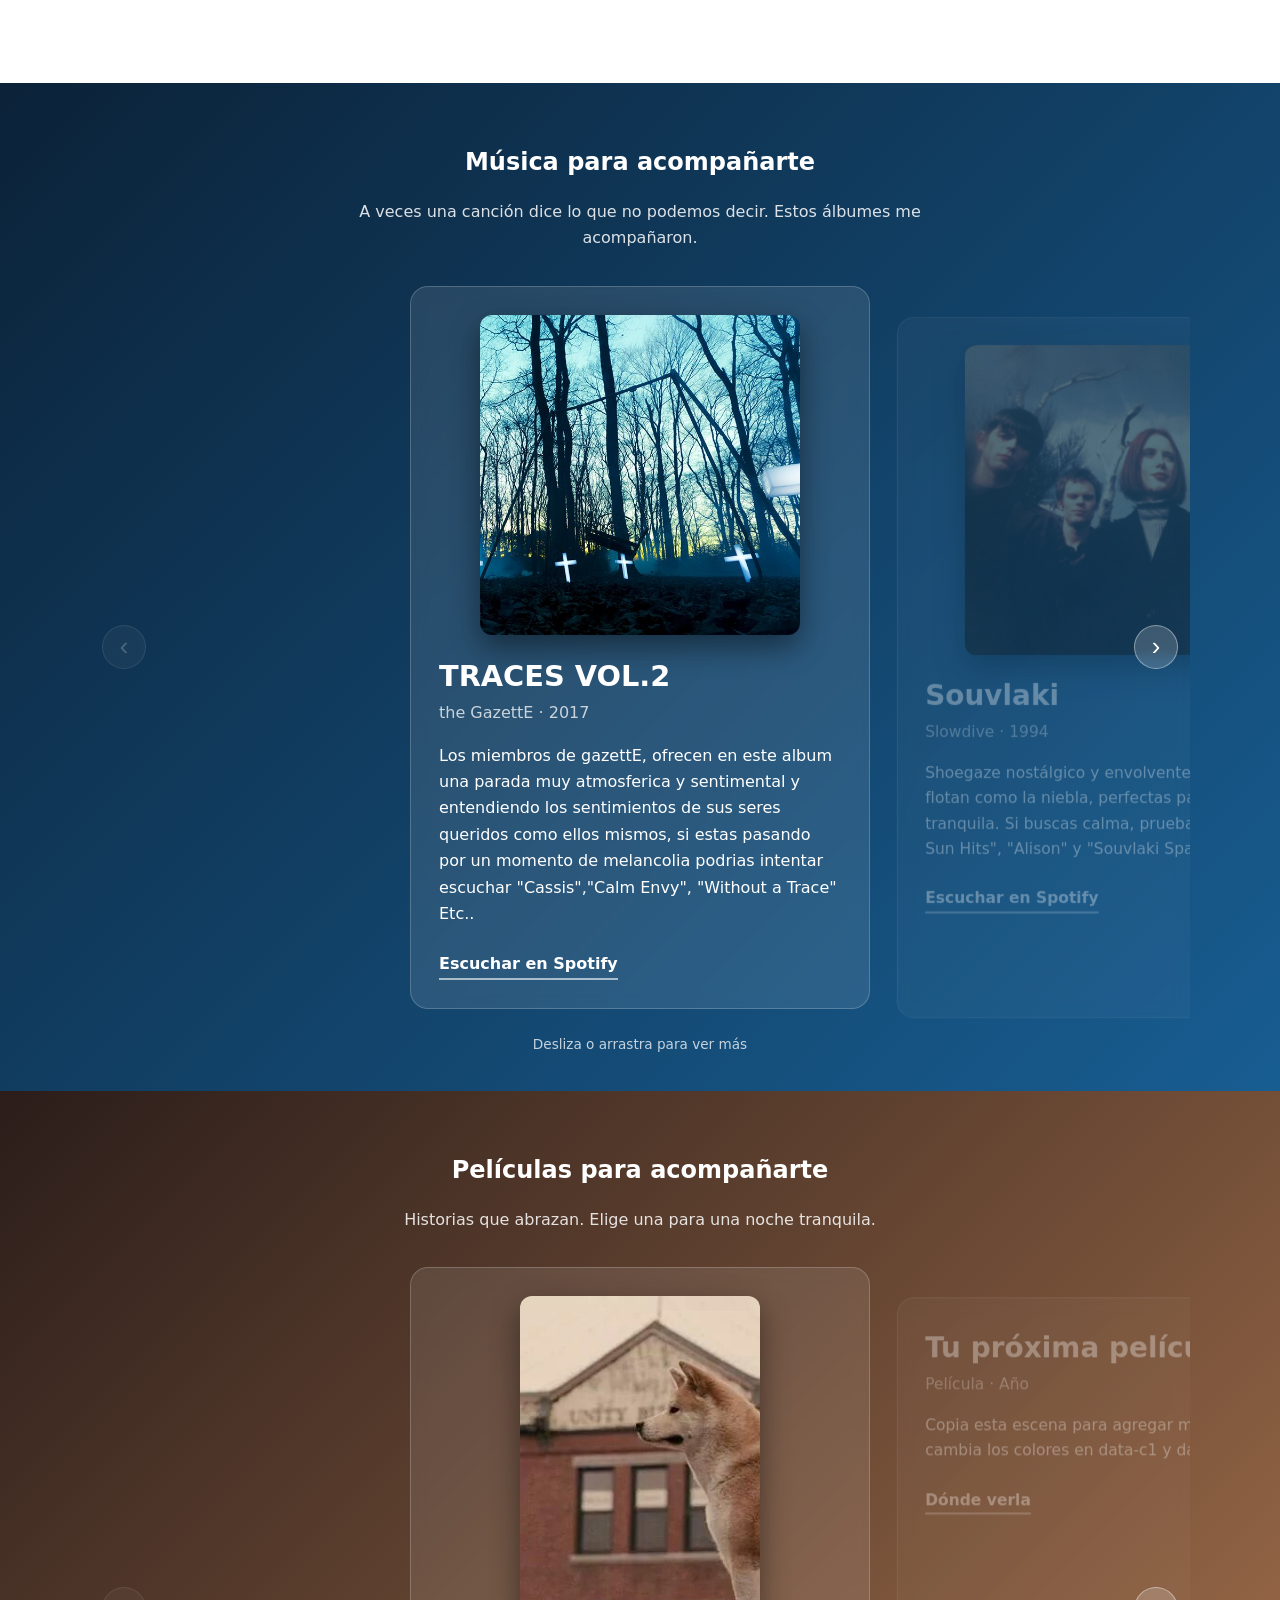
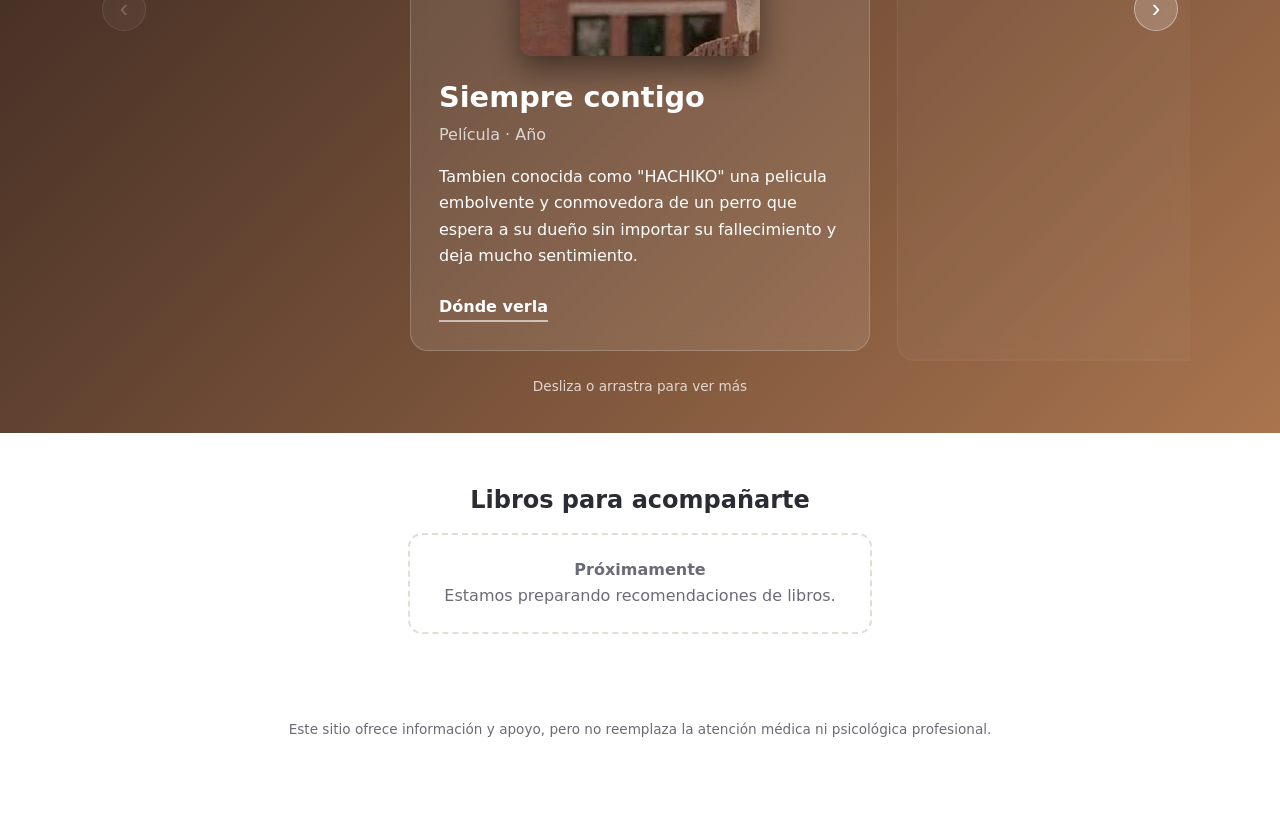
==== commit ac7e773b: "Actualización de estilos y versión" ====
--- a/index.html
+++ b/index.html
@@ -7,7 +7,7 @@
     <meta name="description" content="Si estás pasando por un momento difícil, no estás solo/a. Encuentra líneas de ayuda y apoyo en tu país.">
     <link rel="alternate" hreflang="en" href="en.html">
     <link rel="alternate" hreflang="es" href="index.html">
-    <link rel="stylesheet" href="style.css">
+    <link rel="stylesheet" href="style.css?v=1.0">
 </head>
 <body>
 
@@ -207,7 +207,7 @@
                         <img class="cover poster" src="siempre-contigo.jpg" alt="Póster de la película Siempre contigo" draggable="false" loading="lazy" onerror="this.style.display='none'">
                         <h3>Siempre contigo</h3>
                         <span>Película · Año</span>
-                        <p>Escribe aquí por qué recomiendas esta película.</p>
+                        <p>Tambien conocida como "HACHIKO" una pelicula embolvente y conmovedora de un perro que espera a su dueño sin importar su fallecimiento y deja mucho sentimiento.</p>
                         <a href="https://www.google.com/search?q=Siempre+contigo+pel%C3%ADcula+d%C3%B3nde+ver" target="_blank" rel="noopener">Dónde verla</a>
                     </div>
                 </article>
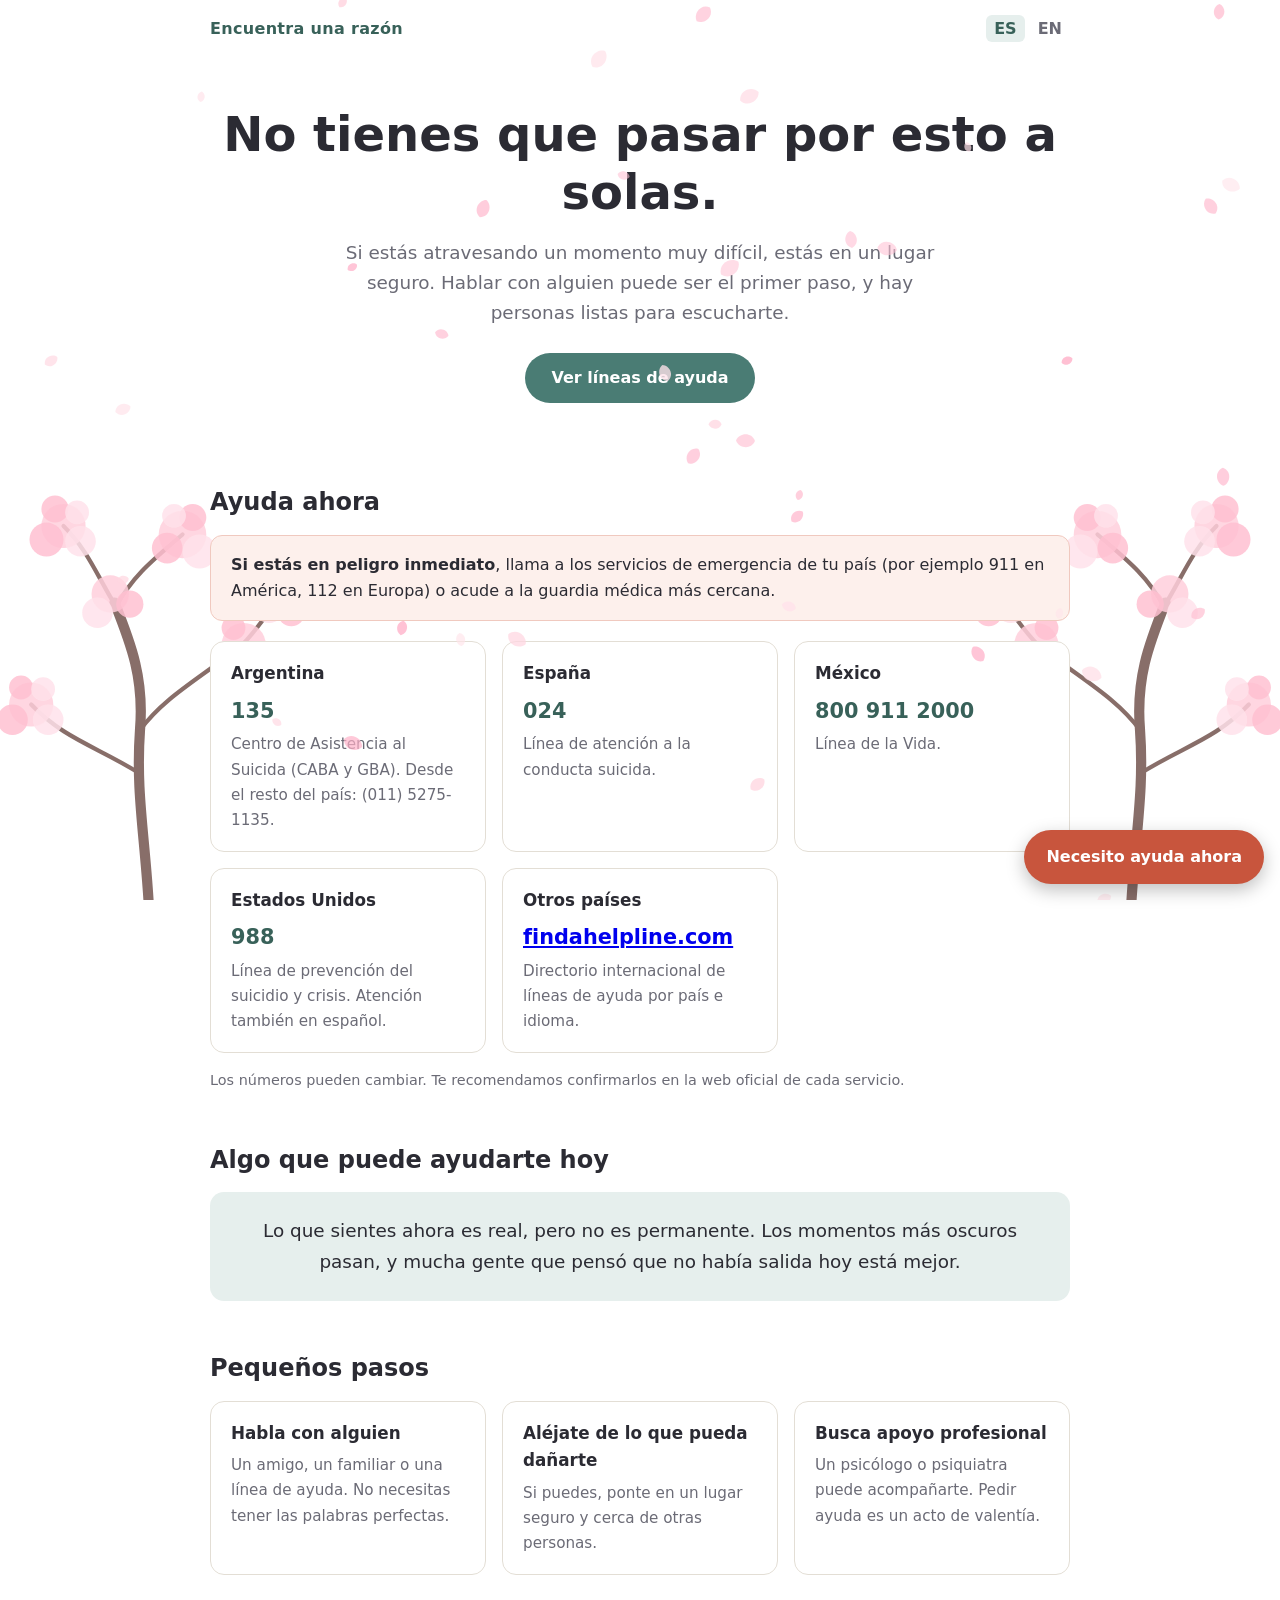
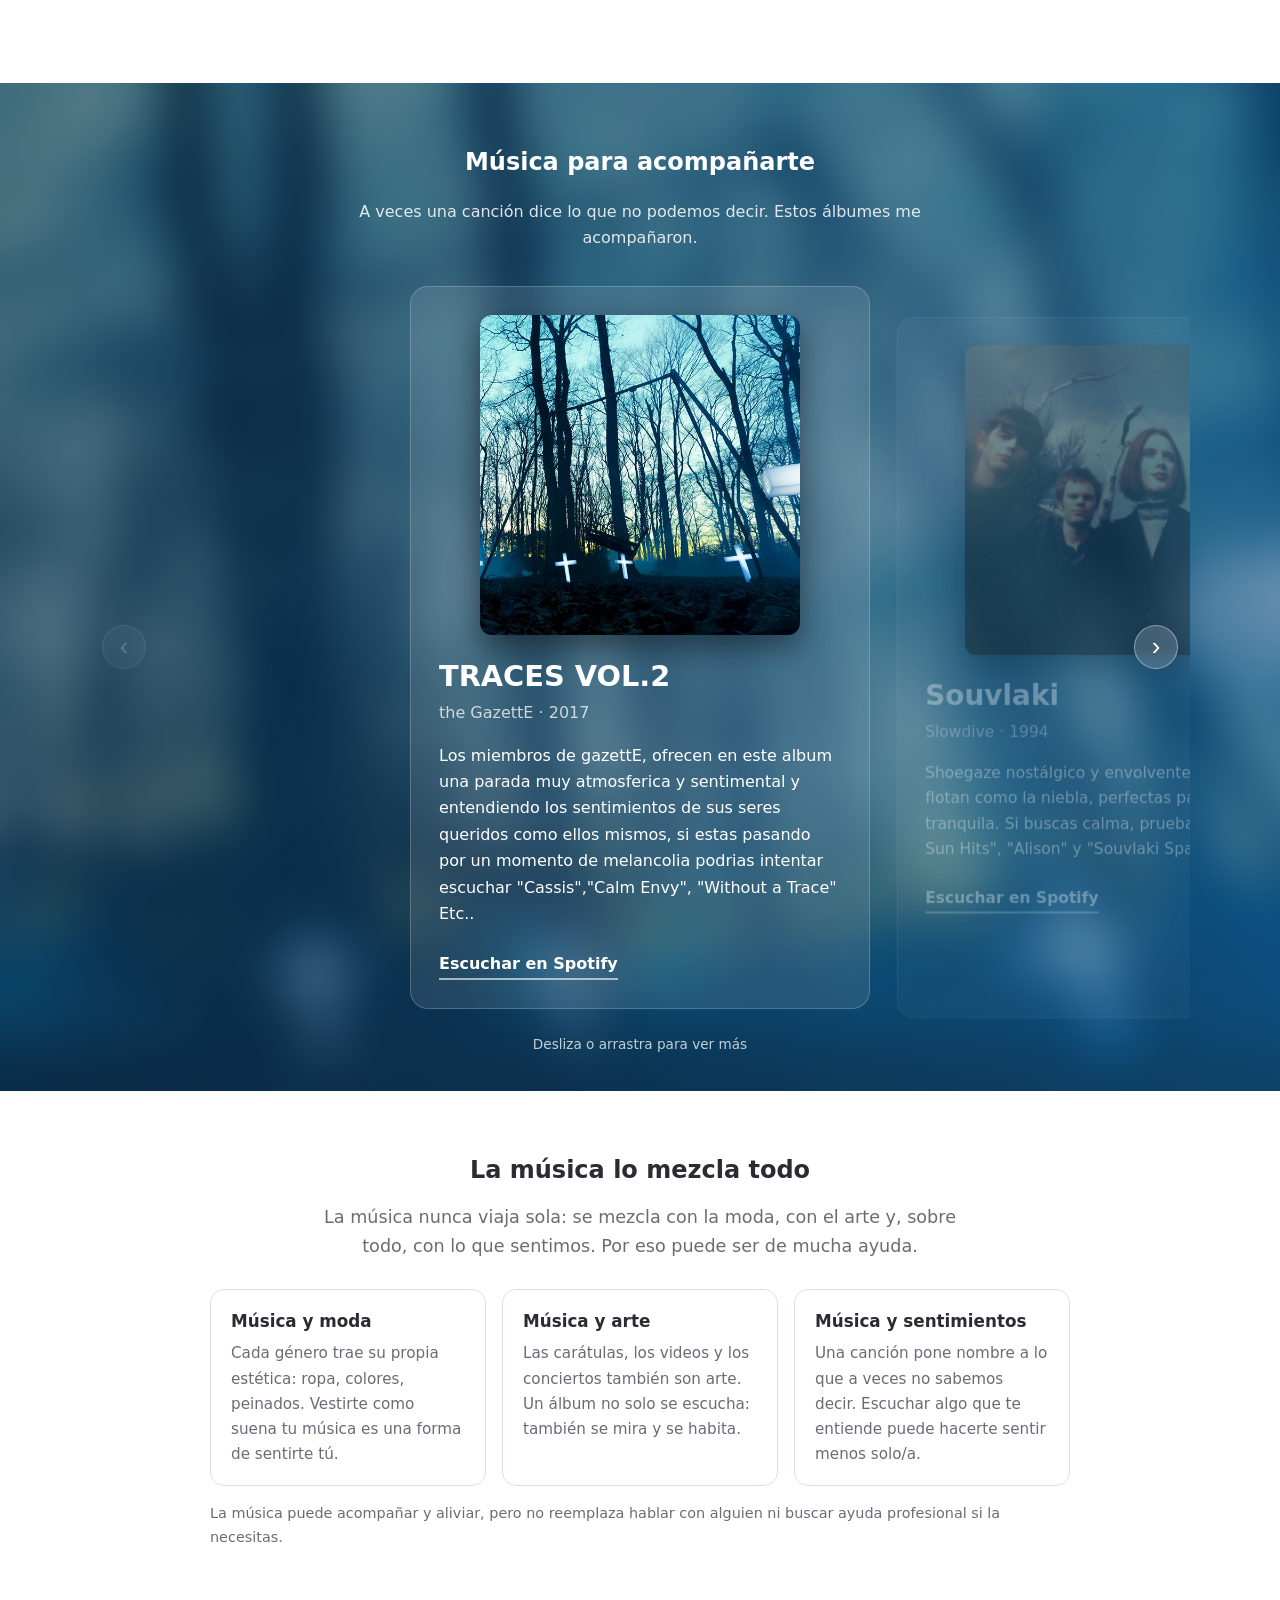
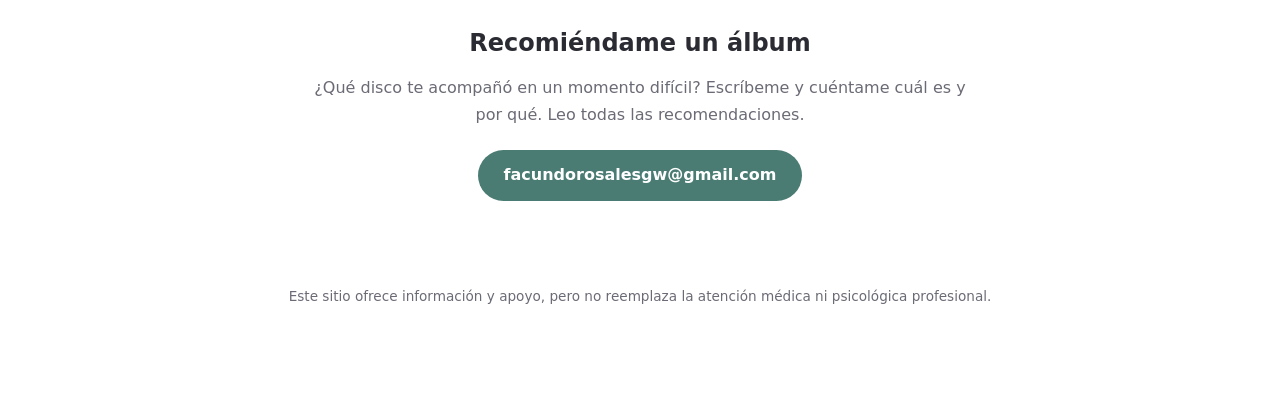
==== commit 54c4bcde: "musica, contacto y fondos de album" ====
--- a/index.html
+++ b/index.html
@@ -4,10 +4,10 @@
     <meta charset="UTF-8">
     <meta name="viewport" content="width=device-width, initial-scale=1.0">
     <title>Encuentra una razón | Apoyo en momentos difíciles</title>
-    <meta name="description" content="Si estás pasando por un momento difícil, no estás solo/a. Encuentra líneas de ayuda y apoyo en tu país.">
+    <meta name="description" content="Si estás pasando por un momento difícil, no estás solo/a. Encuentra líneas de ayuda, música y apoyo en tu país.">
     <link rel="alternate" hreflang="en" href="en.html">
     <link rel="alternate" hreflang="es" href="index.html">
-    <link rel="stylesheet" href="style.css?v=1.0">
+    <link rel="stylesheet" href="style.css?v=3">
 </head>
 <body>
 
@@ -147,6 +147,9 @@
 
     <!-- ===== MÚSICA ===== -->
     <section class="showcase music" id="musica">
+        <div class="bg-img" aria-hidden="true"></div>
+        <div class="bg-img" aria-hidden="true"></div>
+
         <div class="showcase-head">
             <h2>Música para acompañarte</h2>
             <p>A veces una canción dice lo que no podemos decir. Estos álbumes me acompañaron.</p>
@@ -156,9 +159,9 @@
             <button class="arrow prev" type="button" aria-label="Anterior">&#8249;</button>
             <div class="track" tabindex="0" aria-label="Álbumes recomendados">
 
-                <article class="slide" data-c1="#0b2238" data-c2="#1b6ca8">
+                <article class="slide" data-c1="#0b2238" data-c2="#1b6ca8" data-bg="traces.jpg?v=3">
                     <div class="album-card">
-                        <img class="cover" src="traces.jpg" alt="Carátula del álbum TRACES VOL.2 de the GazettE" draggable="false" loading="lazy" onerror="this.style.display='none'">
+                        <img class="cover" src="traces.jpg?v=3" alt="Carátula del álbum TRACES VOL.2 de the GazettE" draggable="false" loading="lazy" onerror="this.style.display='none'">
                         <h3>TRACES VOL.2</h3>
                         <span>the GazettE · 2017</span>
                         <p>Los miembros de gazettE, ofrecen en este album una parada muy atmosferica y sentimental y entendiendo los sentimientos de sus seres queridos como ellos mismos, si estas pasando por un momento de melancolia podrias intentar escuchar "Cassis","Calm Envy", "Without a Trace" Etc.. </p>
@@ -166,9 +169,9 @@
                     </div>
                 </article>
 
-                <article class="slide" data-c1="#2a1f33" data-c2="#b98aa8">
+                <article class="slide" data-c1="#2a1f33" data-c2="#b98aa8" data-bg="souvlaki.jpg?v=3">
                     <div class="album-card">
-                        <img class="cover" src="souvlaki.jpg" alt="Carátula del álbum Souvlaki de Slowdive" draggable="false" loading="lazy" onerror="this.style.display='none'">
+                        <img class="cover" src="souvlaki.jpg?v=3" alt="Carátula del álbum Souvlaki de Slowdive" draggable="false" loading="lazy" onerror="this.style.display='none'">
                         <h3>Souvlaki</h3>
                         <span>Slowdive · 1994</span>
                         <p>Shoegaze nostálgico y envolvente: guitarras que flotan como la niebla, perfectas para una noche tranquila. Si buscas calma, prueba "When the Sun Hits", "Alison" y "Souvlaki Space Station".</p>
@@ -178,10 +181,10 @@
 
                 <article class="slide" data-c1="#3b2a10" data-c2="#d09a3c">
                     <div class="album-card">
-                        <h3>Tu próxima recomendación</h3>
-                        <span>Artista · Año</span>
-                        <p>Copia esta escena para agregar más álbumes y cambia los colores en data-c1 y data-c2.</p>
-                        <a href="https://open.spotify.com" target="_blank" rel="noopener">Escuchar en Spotify</a>
+                        <h3>¿Tienes un álbum para recomendar?</h3>
+                        <span>Tu recomendación</span>
+                        <p>Si hay un disco que te acompañó en un momento difícil, cuéntamelo y puede aparecer aquí para ayudar a alguien más.</p>
+                        <a href="#contacto">Escríbeme</a>
                     </div>
                 </article>
 
@@ -191,49 +194,34 @@
         <p class="hint">Desliza o arrastra para ver más</p>
     </section>
 
-    <!-- ===== PELÍCULAS ===== -->
-    <section class="showcase movies" id="peliculas">
-        <div class="showcase-head">
-            <h2>Películas para acompañarte</h2>
-            <p>Historias que abrazan. Elige una para una noche tranquila.</p>
+    <!-- ===== LA MÚSICA Y TODO LO DEMÁS ===== -->
+    <section class="about" id="porque-musica">
+        <h2>La música lo mezcla todo</h2>
+        <p class="about-intro">La música nunca viaja sola: se mezcla con la moda, con el arte y, sobre todo, con lo que sentimos. Por eso puede ser de mucha ayuda.</p>
+
+        <div class="grid">
+            <div class="card">
+                <h3>Música y moda</h3>
+                <p>Cada género trae su propia estética: ropa, colores, peinados. Vestirte como suena tu música es una forma de sentirte tú.</p>
+            </div>
+            <div class="card">
+                <h3>Música y arte</h3>
+                <p>Las carátulas, los videos y los conciertos también son arte. Un álbum no solo se escucha: también se mira y se habita.</p>
+            </div>
+            <div class="card">
+                <h3>Música y sentimientos</h3>
+                <p>Una canción pone nombre a lo que a veces no sabemos decir. Escuchar algo que te entiende puede hacerte sentir menos solo/a.</p>
+            </div>
         </div>
 
-        <div class="carousel">
-            <button class="arrow prev" type="button" aria-label="Anterior">&#8249;</button>
-            <div class="track" tabindex="0" aria-label="Películas recomendadas">
-
-                <article class="slide" data-c1="#2b1d1a" data-c2="#c98a5b">
-                    <div class="album-card">
-                        <img class="cover poster" src="siempre-contigo.jpg" alt="Póster de la película Siempre contigo" draggable="false" loading="lazy" onerror="this.style.display='none'">
-                        <h3>Siempre contigo</h3>
-                        <span>Película · Año</span>
-                        <p>Tambien conocida como "HACHIKO" una pelicula embolvente y conmovedora de un perro que espera a su dueño sin importar su fallecimiento y deja mucho sentimiento.</p>
-                        <a href="https://www.google.com/search?q=Siempre+contigo+pel%C3%ADcula+d%C3%B3nde+ver" target="_blank" rel="noopener">Dónde verla</a>
-                    </div>
-                </article>
-
-                <article class="slide" data-c1="#1d2b2a" data-c2="#5fa39a">
-                    <div class="album-card">
-                        <h3>Tu próxima película</h3>
-                        <span>Película · Año</span>
-                        <p>Copia esta escena para agregar más películas y cambia los colores en data-c1 y data-c2.</p>
-                        <a href="https://www.google.com/search?q=pel%C3%ADculas+reconfortantes" target="_blank" rel="noopener">Dónde verla</a>
-                    </div>
-                </article>
-
-            </div>
-            <button class="arrow next" type="button" aria-label="Siguiente">&#8250;</button>
-        </div>
-        <p class="hint">Desliza o arrastra para ver más</p>
+        <p class="note">La música puede acompañar y aliviar, pero no reemplaza hablar con alguien ni buscar ayuda profesional si la necesitas.</p>
     </section>
 
-    <!-- ===== LIBROS ===== -->
-    <section class="books" id="libros">
-        <h2>Libros para acompañarte</h2>
-        <div class="soon">
-            <strong>Próximamente</strong><br>
-            Estamos preparando recomendaciones de libros.
-        </div>
+    <!-- ===== CONTACTO ===== -->
+    <section class="contact" id="contacto">
+        <h2>Recomiéndame un álbum</h2>
+        <p>¿Qué disco te acompañó en un momento difícil? Escríbeme y cuéntame cuál es y por qué. Leo todas las recomendaciones.</p>
+        <a class="btn" href="mailto:facundorosalesgw@gmail.com?subject=Recomendaci%C3%B3n%20de%20%C3%A1lbum">facundorosalesgw@gmail.com</a>
     </section>
 
     <footer>
@@ -314,16 +302,18 @@
       draw();
     })();
 
-    /* ---------- Carruseles (música y películas) ---------- */
+    /* ---------- Carrusel de música ---------- */
     document.querySelectorAll('.showcase').forEach(function (section) {
       var track = section.querySelector('.track');
       var slides = Array.prototype.slice.call(section.querySelectorAll('.slide'));
+      var layers = Array.prototype.slice.call(section.querySelectorAll('.bg-img'));
       var prev = section.querySelector('.prev');
       var next = section.querySelector('.next');
       if (!track || !slides.length) return;
 
       var current = null;
       var ticking = false;
+      var layerIndex = 0;
 
       function nearest() {
         var center = track.scrollLeft + track.clientWidth / 2;
@@ -335,10 +325,26 @@
         return best;
       }
 
+      /* Fondo difuminado del álbum, con fundido entre uno y otro */
+      function setBackground(src) {
+        if (!layers.length) return;
+        if (!src) {
+          layers.forEach(function (l) { l.classList.remove('on'); });
+          return;
+        }
+        var incoming = layers[layerIndex % layers.length];
+        var outgoing = layers[(layerIndex + 1) % layers.length];
+        incoming.style.backgroundImage = "url('" + src + "')";
+        incoming.classList.add('on');
+        outgoing.classList.remove('on');
+        layerIndex++;
+      }
+
       function setActive(slide) {
         section.style.setProperty('--c1', slide.dataset.c1);
         section.style.setProperty('--c2', slide.dataset.c2);
         slides.forEach(function (s) { s.classList.toggle('active', s === slide); });
+        setBackground(slide.dataset.bg);
       }
 
       function update() {
--- a/style.css
+++ b/style.css
@@ -23,7 +23,7 @@
 }
 
 /* Todo el contenido por encima de los árboles de fondo */
-header, .hero, main, footer, .showcase, .books {
+header, .hero, main, footer, .showcase, .about, .contact {
   position: relative;
   z-index: 1;
 }
@@ -85,6 +85,7 @@
   padding: 12px 26px;
   border-radius: 999px;
   font-weight: 600;
+  overflow-wrap: anywhere;
 }
 
 .btn:hover { background: var(--accent-dark); }
@@ -219,7 +220,7 @@
   .tree { width: 46vw; opacity: 0.45; }
 }
 
-/* ---------- Carruseles (música y películas) ---------- */
+/* ---------- Carrusel de música ---------- */
 
 @property --c1 { syntax: "<color>"; inherits: true; initial-value: #0b2238; }
 @property --c2 { syntax: "<color>"; inherits: true; initial-value: #1b6ca8; }
@@ -228,6 +229,7 @@
   --c1: #0b2238;
   --c2: #1b6ca8;
   margin: 0;
+  overflow: hidden;
   background: linear-gradient(135deg, var(--c1), var(--c2), var(--c1));
   background-size: 250% 250%;
   animation: flow 14s ease-in-out infinite;
@@ -236,17 +238,34 @@
   padding: 60px 0 36px;
 }
 
-.showcase.movies {
-  --c1: #2b1d1a;
-  --c2: #c98a5b;
-}
-
 @keyframes flow {
   0%   { background-position: 0% 50%; }
   50%  { background-position: 100% 50%; }
   100% { background-position: 0% 50%; }
 }
 
+/* Fondo difuminado y semitransparente del álbum activo */
+.bg-img {
+  position: absolute;
+  inset: -60px;
+  z-index: 0;
+  background-size: cover;
+  background-position: center;
+  filter: blur(26px) saturate(1.15);
+  opacity: 0;
+  transition: opacity 1.4s ease;
+  pointer-events: none;
+}
+
+.bg-img.on { opacity: 0.4; }
+
+.showcase-head,
+.carousel,
+.hint {
+  position: relative;
+  z-index: 1;
+}
+
 .showcase-head {
   max-width: 700px;
   margin: 0 auto 24px;
@@ -257,7 +276,6 @@
 .showcase-head p { opacity: 0.85; }
 
 .carousel {
-  position: relative;
   max-width: 1100px;
   margin: 0 auto;
 }
@@ -330,11 +348,6 @@
   box-shadow: 0 12px 30px rgba(0, 0, 0, 0.45);
   -webkit-user-drag: none;
   user-select: none;
-}
-
-.cover.poster {
-  max-width: 240px;
-  aspect-ratio: 2 / 3;
 }
 
 .arrow {
@@ -367,22 +380,36 @@
   margin: 14px 0 0;
 }
 
-/* ---------- Libros ---------- */
-
-.books {
+/* ---------- La música lo mezcla todo ---------- */
+
+.about {
   max-width: 900px;
   margin: 0 auto;
-  padding: 48px 20px 60px;
-  text-align: center;
-}
-
-.soon {
-  display: inline-block;
-  border: 2px dashed var(--border);
-  border-radius: 14px;
-  padding: 22px 34px;
-  color: var(--muted);
-  background: rgba(255, 255, 255, 0.75);
+  padding: 60px 20px 20px;
+}
+
+.about h2 { text-align: center; }
+
+.about-intro {
+  text-align: center;
+  color: var(--muted);
+  font-size: 1.1rem;
+  max-width: 640px;
+  margin: 0 auto 28px;
+}
+
+/* ---------- Contacto ---------- */
+
+.contact {
+  max-width: 700px;
+  margin: 0 auto;
+  padding: 40px 20px 60px;
+  text-align: center;
+}
+
+.contact p {
+  color: var(--muted);
+  margin: 0 0 22px;
 }
 
 /* ---------- Accesibilidad ---------- */
@@ -391,5 +418,6 @@
   .showcase { animation: none; }
   .sway { animation: none; }
   .album-card { transition: none; }
+  .bg-img { transition: none; }
   .track { scroll-behavior: auto; }
 }
